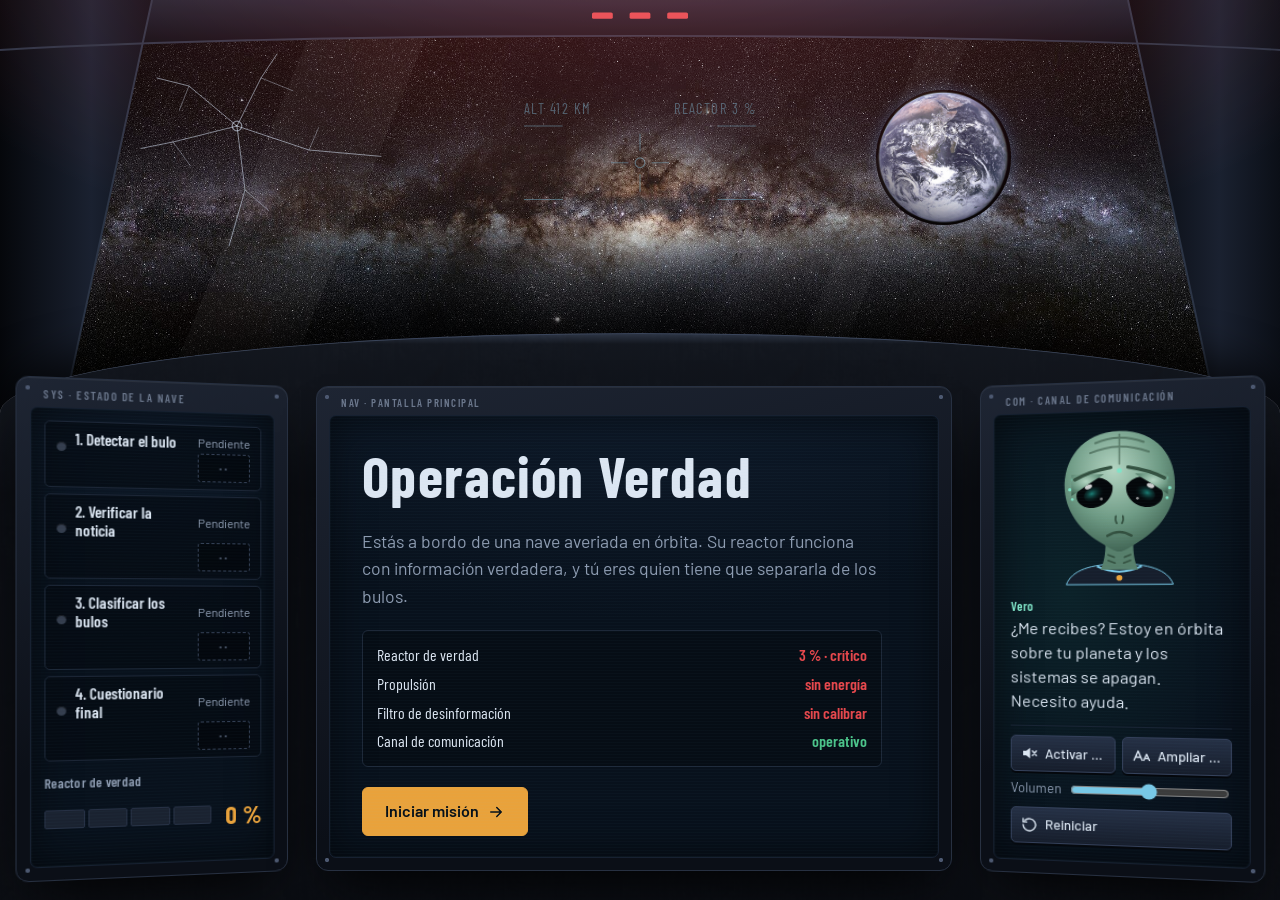
==== backend/public/juegos/escape-room/index.html @ b4db50fa "Rediseña el escape room: «Operación Verdad» Cabina de una nave averiada vista en primera persona, co" ====
<!doctype html>
<html lang="es">
<head>
  <meta charset="utf-8">
  <meta name="viewport" content="width=device-width, initial-scale=1, viewport-fit=cover">
  <title>Operación Verdad · Cátedra Ceuta-IATEB</title>
  <meta name="description" content="Escape room educativo de la Cátedra Ceuta-IATEB para aprender a detectar y verificar la desinformación.">
  <link rel="icon" type="image/svg+xml" href="assets/favicon.svg">
  <!-- Única dependencia externa: la tipografía (Barlow y Barlow Condensed). Si no carga, se usa la del sistema. -->
  <link rel="preconnect" href="https://fonts.googleapis.com">
  <link rel="preconnect" href="https://fonts.gstatic.com" crossorigin>
  <link rel="stylesheet" href="https://fonts.googleapis.com/css2?family=Barlow:wght@400;500;600&family=Barlow+Condensed:wght@500;600;700&display=swap">
  <link rel="stylesheet" href="styles.css">
</head>
<body data-energia="0">
  <a class="saltar" href="#juego">Saltar a la pantalla principal</a>

  <div class="cabina">

    <!-- ============ VISTA EXTERIOR A TRAVÉS DEL PARABRISAS (decorativa) ============ -->
    <div class="exterior" aria-hidden="true">
      <div class="espacio"></div>
      <div class="tierra"></div>
      <div class="estelas"></div>
      <div class="reflejos"></div>
      <!-- Grieta del parabrisas: desaparece cuando la nave recupera energía -->
      <svg class="grieta" viewBox="0 0 400 260" preserveAspectRatio="xMinYMin meet">
        <g fill="none" stroke="rgba(220,235,255,.55)" stroke-width="1.2" stroke-linecap="round">
          <path d="M120 90 L60 40 L20 30 M120 90 L40 110 L0 118 M120 90 L150 30 L170 0 M120 90 L210 120 L300 128 M120 90 L130 170 L110 240"/>
          <path d="M60 40 L48 70 M40 110 L62 140 M150 30 L190 46 M210 120 L222 92 M130 170 L160 196" stroke-width=".8"/>
          <circle cx="120" cy="90" r="6" stroke-width="1.6"/>
        </g>
      </svg>
      <!-- HUD proyectado en el cristal -->
      <svg class="hud" viewBox="0 0 1000 300" preserveAspectRatio="xMidYMid meet">
        <g fill="none" stroke="currentColor" stroke-width="1.2">
          <path d="M470 130 H488 M512 130 H530 M500 100 V118 M500 142 V160"/>
          <circle cx="500" cy="130" r="5"/>
          <path d="M380 92 H420 M580 92 H620 M380 168 H420 M580 168 H620"/>
        </g>
        <g fill="currentColor" font-family="Barlow Condensed, sans-serif" font-size="15" letter-spacing="1.5">
          <text x="380" y="80">ALT 412 KM</text>
          <text x="620" y="80" text-anchor="end" id="hud-estado">REACTOR · 3 %</text>
        </g>
      </svg>
    </div>

    <!-- Estructura de la cúpula: travesaño superior, montantes y marco -->
    <svg class="cupula" viewBox="0 0 1600 600" preserveAspectRatio="none" aria-hidden="true">
      <defs>
        <linearGradient id="cupula-metal" x1="0" y1="0" x2="0" y2="1">
          <stop offset="0" stop-color="#1b2230"/>
          <stop offset="1" stop-color="#070a10"/>
        </linearGradient>
        <linearGradient id="cupula-montante" x1="0" y1="0" x2="1" y2="0">
          <stop offset="0" stop-color="#05070b"/>
          <stop offset=".6" stop-color="#1a2130"/>
          <stop offset="1" stop-color="#0b0f17"/>
        </linearGradient>
      </defs>
      <path d="M0 0 H1600 V64 C1180 40 420 40 0 64 Z" fill="url(#cupula-metal)"/>
      <path d="M0 0 H190 L64 600 H0 Z" fill="url(#cupula-montante)"/>
      <path d="M1600 0 H1410 L1536 600 H1600 Z" fill="url(#cupula-montante)"/>
      <path d="M190 0 L64 600 M1410 0 L1536 600" stroke="#2c3546" stroke-width="2.5"/>
      <path d="M0 64 C420 40 1180 40 1600 64" fill="none" stroke="#2c3546" stroke-width="2.5"/>
      <g class="pilotos-techo"><rect x="740" y="16" width="26" height="8" rx="2"/><rect x="787" y="16" width="26" height="8" rx="2"/><rect x="834" y="16" width="26" height="8" rx="2"/></g>
    </svg>

    <!-- Luz ambiental de la cabina: roja en emergencia, azul al recuperar energía -->
    <div class="luz-ambiente" aria-hidden="true"></div>

    <!-- ============================ CONSOLA ============================ -->
    <div class="consola">

      <aside class="monitor monitor-sistemas" aria-label="Panel de sistemas">
        <p class="placa" aria-hidden="true">SYS · Estado de la nave</p>
        <div class="vidrio vidrio-sistemas">
          <h2 class="sistemas-titulo">Módulos</h2>
          <ol class="modulos" id="modulos"></ol>

          <div class="reactor-bloque">
            <p class="sistemas-etiqueta" id="reactor-etiqueta">Reactor de verdad</p>
            <div class="reactor" id="reactor" role="progressbar" aria-labelledby="reactor-etiqueta" aria-valuemin="0" aria-valuemax="100" aria-valuenow="0">
              <span class="reactor-celda"></span><span class="reactor-celda"></span><span class="reactor-celda"></span><span class="reactor-celda"></span>
            </div>
            <p class="reactor-lectura" id="reactor-lectura">0 %</p>
          </div>

          <div class="codigo-bloque">
            <p class="sistemas-etiqueta">Código de activación</p>
            <p class="codigo" id="codigo"></p>
          </div>

          <p class="temporizador" id="temporizador" hidden></p>
        </div>
      </aside>

      <section class="monitor monitor-principal" aria-label="Pantalla principal">
        <p class="placa" aria-hidden="true">NAV · Pantalla principal</p>
        <main id="juego" class="vidrio vidrio-principal" tabindex="-1">
          <noscript><p class="aviso-carga">Para jugar necesitas activar JavaScript en tu navegador.</p></noscript>
        </main>
      </section>

      <section class="monitor monitor-com" aria-label="Canal de comunicación">
        <p class="placa" aria-hidden="true">COM · Canal de comunicación</p>
        <div class="vidrio vidrio-com">
          <div id="holograma" class="holograma"></div>
          <p id="mensaje" class="mensaje" aria-live="polite"></p>
          <!-- Ajustes: sonido, volumen, tamaño del texto y reinicio -->
          <div class="mandos" role="group" aria-label="Ajustes">
            <button type="button" class="mando" id="boton-sonido" aria-pressed="false">
              <svg viewBox="0 0 24 24" aria-hidden="true"><path class="icono-altavoz" d="M4 9h4l5-4v14l-5-4H4z"/><path class="icono-ondas" d="M16 8.5a5 5 0 0 1 0 7M18.5 6a8.5 8.5 0 0 1 0 12"/><path class="icono-silencio" d="M16 9l5 6M21 9l-5 6"/></svg>
              <span id="boton-sonido-texto">Activar sonido</span>
            </button>
            <label class="volumen" for="volumen">
              <span>Volumen</span>
              <input type="range" id="volumen" min="0" max="100" step="5" value="50">
            </label>
            <button type="button" class="mando" id="boton-texto" aria-pressed="false">
              <svg viewBox="0 0 24 24" aria-hidden="true"><path d="M3 18 8 6l5 12M5 14h6M15 18l3.5-8 3.5 8M16.2 15.5h4.6"/></svg>
              <span>Ampliar texto</span>
            </button>
            <button type="button" class="mando" id="boton-reiniciar">
              <svg viewBox="0 0 24 24" aria-hidden="true"><path d="M4 12a8 8 0 1 0 2.4-5.7M4 4v4.5h4.5"/></svg>
              <span>Reiniciar</span>
            </button>
          </div>
        </div>
      </section>

    </div>
  </div>

  <!-- Avisos para lectores de pantalla -->
  <div id="anuncio" class="solo-lector" aria-live="polite"></div>

  <script src="content.js"></script>
  <script src="app.js"></script>
</body>
</html>
---- backend/public/juegos/escape-room/styles.css ----
/* =============================================================================
   ESTILOS · Operación Verdad
   Cabina de una nave averiada vista en primera persona:
   · .exterior + .cupula: el parabrisas, con la Vía Láctea (assets/espacio.jpg),
     la Tierra (assets/tierra.jpg), la grieta del cristal y el HUD.
   · .luz-ambiente: la iluminación de la cabina, que cambia con la energía
     (body[data-energia] de 0 a 4): roja en emergencia, azul al restaurarse.
   · .consola: tres monitores encastrados en el salpicadero (sistemas,
     pantalla principal y comunicaciones) sobre chapa metálica
     (assets/chapa.jpg).
   En pantallas grandes la cabina ocupa toda la ventana y cada monitor tiene su
   propio scroll; en móvil la escena se apila y se desplaza la página.
   Los colores están en :root para adaptarlos a la identidad de la Cátedra.
   ========================================================================== */

:root {
  /* Casco y monitores */
  --vacio: #030509;
  --casco: #0e131c;
  --casco-claro: #1a2130;
  --borde: #273041;
  --cristal: #08111c;
  --cristal-claro: #0f1b2b;

  /* Texto */
  --texto: #dce6f2;
  --texto-suave: #8d9bb0;
  --texto-oscuro: #061019;

  /* Señales: tonos apagados, sin saturar */
  --ion: #78c8e6;          /* interfaz operativa y foco de interacción */
  --ambar: #e9a23b;        /* energía y fragmentos del código */
  --alerta: #e5484d;       /* averías y respuestas incorrectas */
  --verificado: #4cc38a;   /* respuestas correctas y módulos restaurados */
  --foco: #ffd98a;

  /* Publicaciones interceptadas (con su aspecto real) */
  --papel: #f6f7f9;
  --papel-texto: #161b26;
  --papel-suave: #5b6476;

  /* Luz ambiental: la cambia body[data-energia] */
  --luz: #e5484d;
  --luz-fuerza: .32;

  --fuente: "Barlow", system-ui, -apple-system, "Segoe UI", Roboto, sans-serif;
  --fuente-rotulo: "Barlow Condensed", "Barlow", system-ui, sans-serif;
  --fuente-prensa: Georgia, "Times New Roman", serif;

  --t-rapida: 140ms;
  --t-media: 260ms;
  --curva: cubic-bezier(.2, .7, .2, 1);
}
body[data-energia="1"] { --luz: #c9654a; --luz-fuerza: .26; }
body[data-energia="2"] { --luz: #8a8a7a; --luz-fuerza: .2; }
body[data-energia="3"] { --luz: #5f9bc0; --luz-fuerza: .22; }
body[data-energia="4"] { --luz: #4fa8d8; --luz-fuerza: .26; }

/* ---------- Base ---------- */
* { box-sizing: border-box; }
html { font-size: 100%; }
html.texto-grande { font-size: 120%; }
body {
  margin: 0; min-height: 100vh;
  font-family: var(--fuente); font-size: 1rem; line-height: 1.55;
  color: var(--texto); background: var(--vacio);
}
h1, h2, h3, legend { font-family: var(--fuente-rotulo); font-weight: 600; line-height: 1.15; margin: 0; letter-spacing: .01em; }
p { margin: 0; }
a { color: var(--ion); text-underline-offset: 3px; }
button, input { font: inherit; color: inherit; }
:focus-visible { outline: 2px solid var(--foco); outline-offset: 3px; }
svg { overflow: visible; }
.cabina { overflow-x: clip; } /* el temblor del despegue no debe crear scroll lateral */

.solo-lector { position: absolute; width: 1px; height: 1px; overflow: hidden; clip: rect(0 0 0 0); white-space: nowrap; }
.saltar {
  position: absolute; left: 12px; top: -80px; z-index: 50;
  background: var(--ambar); color: var(--texto-oscuro); font-weight: 600;
  padding: 10px 16px; border-radius: 6px; text-decoration: none;
}
.saltar:focus { top: 12px; }

/* =============================================================================
   PARABRISAS
   ========================================================================== */
.exterior { position: relative; height: 180px; overflow: hidden; background: #000; }
.espacio {
  position: absolute; inset: -4%;
  background: url("assets/espacio.jpg") 50% 45% / cover no-repeat;
  filter: brightness(.9) saturate(.9);
  animation: deriva 180s linear infinite alternate;
}
@keyframes deriva { to { transform: translateX(-3%); } }

.tierra {
  position: absolute; right: 16%; top: 22%;
  width: 120px; aspect-ratio: 1; border-radius: 50%;
  background: url("assets/tierra.jpg") center / 107% no-repeat, radial-gradient(circle, #2a6fd0 0 55%, #1b3f8a 70%);
  box-shadow: 0 0 14px 2px rgba(120, 175, 255, .22);
  transition: transform 3s cubic-bezier(.55, 0, .8, .25), opacity 3s ease;
}
.tierra::after { /* lado nocturno: la luz viene de arriba a la derecha */
  content: ""; position: absolute; inset: 0; border-radius: 50%;
  background: radial-gradient(circle at 74% 24%, transparent 0 52%, rgba(2, 4, 8, .55) 82%, rgba(2, 4, 8, .82) 100%);
}
.reflejos { /* reflejos del cristal */
  position: absolute; inset: 0; pointer-events: none;
  background: linear-gradient(112deg, transparent 0 22%, rgba(255, 255, 255, .045) 22% 30%, transparent 30% 64%, rgba(255, 255, 255, .03) 64% 67%, transparent 67%);
}
.grieta {
  position: absolute; left: 9%; top: 8%; width: 300px; max-width: 40%;
  transition: opacity 1.2s ease;
}
body[data-energia="2"] .grieta, body[data-energia="3"] .grieta, body[data-energia="4"] .grieta { opacity: 0; }
.hud { position: absolute; inset: 8% 10% 30%; width: 80%; height: 62%; color: var(--ion); opacity: .4; display: none; }
.estelas { /* salto al despegar */
  position: absolute; inset: -80%; opacity: 0; pointer-events: none;
  background: repeating-conic-gradient(from 0deg at 50% 50%, transparent 0 2.4deg, rgba(210, 232, 255, .8) 2.4deg 2.6deg);
  -webkit-mask: radial-gradient(circle, transparent 0 8%, #000 36%);
  mask: radial-gradient(circle, transparent 0 8%, #000 36%);
}

.cupula { position: absolute; left: 0; top: 0; width: 100%; height: 180px; pointer-events: none; z-index: 1; }
.pilotos-techo rect { fill: var(--alerta); }
body[data-energia="0"] .pilotos-techo rect { animation: alarma 1.6s steps(2, start) infinite; }
body[data-energia="1"] .pilotos-techo rect, body[data-energia="2"] .pilotos-techo rect { fill: var(--ambar); }
body[data-energia="3"] .pilotos-techo rect, body[data-energia="4"] .pilotos-techo rect { fill: var(--verificado); }
@keyframes alarma { to { opacity: .2; } }

/* Iluminación de la cabina */
.luz-ambiente {
  position: fixed; inset: 0; z-index: 3; pointer-events: none;
  background:
    radial-gradient(ellipse 90% 60% at 50% -10%, color-mix(in srgb, var(--luz) 100%, transparent), transparent 70%),
    radial-gradient(ellipse 120% 80% at 50% 120%, rgba(0, 0, 0, .55), transparent 60%);
  opacity: var(--luz-fuerza); mix-blend-mode: screen;
  transition: opacity 2s ease, background 2s ease;
}
body[data-energia="0"] .luz-ambiente { animation: emergencia 3.2s ease-in-out infinite; }
@keyframes emergencia { 50% { opacity: calc(var(--luz-fuerza) * .45); } }

/* Despegue: la Tierra se aleja, las estrellas se estiran y la cabina tiembla */
body.despegando .tierra { transform: translateY(160%) scale(.35); opacity: 0; }
body.despegando .espacio { animation: acelerar 3.2s ease-in forwards; }
body.despegando .estelas { animation: salto 3.2s ease-in forwards; }
body.despegando .consola { animation: temblor .1s linear 16; }
@keyframes acelerar { to { transform: scale(1.5); filter: brightness(1.4) blur(2px); } }
@keyframes salto { 0% { opacity: 0; transform: scale(.4); } 45% { opacity: .9; } 100% { opacity: .55; transform: scale(1.4); } }
@keyframes temblor { 25% { transform: translate(1px, -1px); } 75% { transform: translate(-1px, 1px); } }

/* =============================================================================
   CONSOLA Y MONITORES
   ========================================================================== */
.consola {
  position: relative; z-index: 4; margin-top: -22px;
  display: grid; gap: 12px; padding: 30px 10px 24px;
  grid-template-columns: minmax(0, 1fr);
  grid-template-areas: "sistemas" "com" "principal";
  background:
    linear-gradient(180deg, rgba(40, 50, 68, .9) 0, rgba(14, 19, 28, .93) 10px, rgba(7, 10, 16, .96) 160px),
    url("assets/chapa.jpg") 0 0 / 360px;
  border-top: 1px solid #39445a;
  border-radius: 50% 50% 0 0 / 24px 24px 0 0;
  box-shadow: 0 -18px 40px rgba(0, 0, 0, .7);
}
.monitor-sistemas { grid-area: sistemas; }
.monitor-com { grid-area: com; }
.monitor-principal { grid-area: principal; }

.monitor {
  position: relative; min-width: 0; display: flex; flex-direction: column;
  padding: 24px 9px 9px; border-radius: 12px;
  background:
    radial-gradient(circle at 10px 10px, #4c5870 1.8px, transparent 2.4px),
    radial-gradient(circle at calc(100% - 10px) 10px, #4c5870 1.8px, transparent 2.4px),
    radial-gradient(circle at 10px calc(100% - 10px), #4c5870 1.8px, transparent 2.4px),
    radial-gradient(circle at calc(100% - 10px) calc(100% - 10px), #4c5870 1.8px, transparent 2.4px),
    linear-gradient(165deg, #1e2533, #0b0f17 70%);
  border: 1px solid var(--borde);
  box-shadow: inset 0 1px 0 rgba(255, 255, 255, .06), 0 24px 48px -22px #000;
}
.placa {
  position: absolute; top: 6px; left: 24px; right: 24px;
  font-family: var(--fuente-rotulo); font-size: .68rem; font-weight: 600; letter-spacing: .14em; text-transform: uppercase;
  color: #6c788d; white-space: nowrap; overflow: hidden; text-overflow: ellipsis;
}
.vidrio {
  position: relative; min-height: 0; border-radius: 7px; outline: none;
  background: radial-gradient(ellipse 120% 80% at 50% -10%, var(--cristal-claro), var(--cristal) 70%);
  border: 1px solid #172131;
  box-shadow: inset 0 0 40px rgba(0, 0, 0, .55), inset 0 0 0 1px rgba(120, 200, 230, .04);
}
.vidrio::before { /* líneas de barrido muy tenues */
  content: ""; position: absolute; inset: 0; border-radius: inherit; pointer-events: none;
  background: repeating-linear-gradient(0deg, rgba(120, 200, 230, .025) 0 1px, transparent 1px 3px);
}
body[data-energia="0"] .vidrio-principal::before { animation: interferencia 8s infinite; }
@keyframes interferencia { 0%, 90%, 100% { opacity: 1; } 91% { opacity: .2; } 92% { opacity: 1; } 93.5% { opacity: .5; } }

/* ---------- Panel de sistemas ---------- */
.vidrio-sistemas {
  display: grid; gap: 10px 12px; padding: 10px 12px;
  grid-template-columns: minmax(0, 1fr) auto;
  grid-template-areas: "modulos modulos" "reactor codigo";
}
.sistemas-titulo { display: none; }
.sistemas-etiqueta { font-family: var(--fuente-rotulo); font-size: .8rem; font-weight: 600; color: var(--texto-suave); letter-spacing: .02em; }

.modulos { grid-area: modulos; list-style: none; margin: 0; padding: 0; display: grid; grid-template-columns: repeat(4, minmax(0, 1fr)); gap: 6px; }
.modulo {
  display: grid; grid-template-columns: auto minmax(0, 1fr); align-items: center; gap: 2px 8px;
  padding: 6px 8px; border-radius: 5px; border: 1px solid #1c2636; background: rgba(4, 9, 15, .6);
}
.modulo-luz { grid-row: span 2; width: 9px; height: 9px; border-radius: 50%; background: #343d4d; box-shadow: inset 0 1px 1px rgba(0, 0, 0, .6); }
.modulo-nombre { font-family: var(--fuente-rotulo); font-weight: 600; font-size: .86rem; line-height: 1.2; overflow: hidden; text-overflow: ellipsis; white-space: nowrap; }
.modulo-estado { font-size: .74rem; color: var(--texto-suave); line-height: 1.2; }
.modulo.actual { border-color: rgba(233, 162, 59, .45); }
.modulo.actual .modulo-luz { background: var(--ambar); box-shadow: 0 0 8px var(--ambar); animation: alarma 1.4s ease-in-out infinite alternate; }
.modulo.completado .modulo-luz { background: var(--verificado); box-shadow: 0 0 8px var(--verificado); }
.modulo.completado .modulo-estado { color: var(--verificado); }
.modulo.recien { animation: destello 1.4s ease-out; }
@keyframes destello { 0% { box-shadow: 0 0 0 0 rgba(76, 195, 138, .7); background: rgba(76, 195, 138, .25); } 100% { box-shadow: 0 0 0 14px rgba(76, 195, 138, 0); } }

.reactor-bloque { grid-area: reactor; display: grid; grid-template-columns: auto minmax(0, 1fr) auto; align-items: center; gap: 8px; min-width: 0; }
.reactor { display: grid; grid-template-columns: repeat(4, 1fr); gap: 3px; height: 14px; min-width: 70px; }
.reactor-celda { border-radius: 2px; background: #1a2230; border: 1px solid #263044; transition: background var(--t-media) ease, box-shadow var(--t-media) ease; }
.reactor-celda.llena { background: var(--ambar); border-color: var(--ambar); box-shadow: 0 0 10px rgba(233, 162, 59, .55); }
.reactor-celda.encendiendo { animation: encender-celda 1.2s ease-out; }
@keyframes encender-celda { 0%, 30%, 60% { background: #1a2230; } 15%, 45%, 100% { background: var(--ambar); } }
.reactor-lectura { font-family: var(--fuente-rotulo); font-weight: 700; font-size: 1.1rem; color: var(--ambar); font-variant-numeric: tabular-nums; min-width: 3.4ch; text-align: right; }

.codigo-bloque { grid-area: codigo; display: flex; align-items: center; gap: 8px; }
.codigo-bloque .sistemas-etiqueta { display: none; }
.codigo { display: flex; gap: 4px; }
.fragmento {
  font-family: var(--fuente-rotulo); font-weight: 700; font-size: .95rem; letter-spacing: .12em;
  min-width: 2.6em; padding: 1px 6px; text-align: center; border-radius: 3px;
  border: 1px dashed #344055; color: #4a5568; background: rgba(0, 0, 0, .35);
}
.fragmento.conseguido { border-style: solid; border-color: rgba(233, 162, 59, .7); color: var(--ambar); text-shadow: 0 0 10px rgba(233, 162, 59, .6); }

.temporizador { grid-area: codigo; font-family: var(--fuente-rotulo); font-weight: 600; color: var(--ion); }

.mandos { flex-basis: 100%; display: flex; flex-wrap: wrap; gap: 6px; align-items: center; padding-top: 8px; border-top: 1px solid #172131; }
.mando {
  display: inline-flex; align-items: center; gap: 6px; min-height: 36px; cursor: pointer;
  padding: 6px 10px; border-radius: 5px; font-size: .85rem; font-weight: 500;
  background: linear-gradient(#253045, #161d2b); border: 1px solid #34405a; box-shadow: 0 2px 0 #04070c;
}
.mando:hover { border-color: var(--ion); }
.mando:active { transform: translateY(1px); box-shadow: none; }
.mando[aria-pressed="true"] { border-color: var(--ion); color: var(--ion); }
.mando svg { width: 18px; height: 18px; fill: none; stroke: currentColor; stroke-width: 1.8; stroke-linecap: round; stroke-linejoin: round; }
.mando .icono-altavoz { fill: currentColor; stroke: none; }
.mando .icono-ondas { display: none; }
.mando[aria-pressed="true"] .icono-ondas { display: inline; }
.mando[aria-pressed="true"] .icono-silencio { display: none; }
.mando span { white-space: nowrap; }
.volumen { display: inline-flex; align-items: center; gap: 6px; font-size: .8rem; color: var(--texto-suave); }
.volumen input { width: 90px; accent-color: var(--ion); }
.volumen[hidden] { display: none; }

/* ---------- Canal de comunicación ---------- */
.vidrio-com {
  display: flex; flex-wrap: wrap; align-items: center; gap: 10px 12px; padding: 8px 12px; overflow: hidden;
  background: radial-gradient(ellipse at 30% 40%, #0b2128, var(--cristal) 70%);
}
.holograma { flex: none; width: 64px; }
.holograma svg { display: block; width: 100%; height: auto; }
.mensaje { position: relative; flex: 1 1 200px; font-size: .95rem; line-height: 1.5; }
.mensaje-autor { display: block; font-family: var(--fuente-rotulo); font-weight: 600; font-size: .8rem; letter-spacing: .06em; color: #7fe3c7; }

/* ---------- Pantalla principal ---------- */
.vidrio-principal { padding: 18px 14px 26px; scroll-margin-top: 150px; }

/* =============================================================================
   PANTALLA GRANDE: la cabina ocupa toda la ventana
   ========================================================================== */
@media (min-width: 1000px) and (min-height: 620px) {
  html, body { height: 100%; overflow: hidden; }
  .cabina { position: fixed; inset: 0; }
  .exterior { position: absolute; left: 0; right: 0; top: 0; height: 52vh; }
  .cupula { height: 52vh; }
  .tierra { width: min(15vh, 12vw); right: 21%; top: 10vh; }
  .grieta { width: 320px; top: 6vh; left: 11%; }
  .hud { display: block; }

  .consola {
    position: absolute; left: 0; right: 0; bottom: 0; top: 37vh; margin: 0;
    grid-template-columns: minmax(240px, 21%) minmax(0, 1fr) minmax(250px, 22%);
    grid-template-rows: minmax(0, 1fr); /* los monitores se ajustan a la pantalla y desplazan su contenido */
    grid-template-areas: "sistemas principal com";
    gap: 2.2vw; padding: 52px 2.6vw 3.2vh;
    border-radius: 50% 50% 0 0 / 80px 80px 0 0;
    perspective: 1600px;
  }
  .monitor { padding: 28px 12px 12px; }
  .placa { top: 8px; }
  .vidrio { flex: 1; overflow-y: auto; scrollbar-width: thin; scrollbar-color: #2b3648 transparent; }
  .monitor-sistemas { transform: rotateY(16deg); transform-origin: 100% 50%; }
  .monitor-com { transform: rotateY(-16deg); transform-origin: 0 50%; }

  .vidrio-sistemas { display: flex; flex-direction: column; gap: 12px; padding: 12px; }
  .modulos { grid-template-columns: 1fr; gap: 6px; }
  .modulo { grid-template-columns: auto minmax(0, 1fr) auto; padding: 7px 10px; }
  .modulo-nombre { font-size: .95rem; white-space: normal; }
  .modulo .fragmento { grid-row: span 2; grid-column: 3; }
  .reactor-bloque { grid-template-columns: 1fr auto; gap: 6px 10px; }
  .reactor-bloque .sistemas-etiqueta { grid-column: 1 / -1; }
  .reactor { height: 18px; }
  .reactor-lectura { font-size: 1.5rem; }
  .codigo-bloque { display: none; } /* en grande, cada fragmento aparece junto a su módulo */
  .mandos { margin-top: auto; display: grid; grid-template-columns: 1fr 1fr; grid-auto-flow: row dense; gap: 6px; }
  .mando { justify-content: flex-start; min-width: 0; padding: 6px 8px; font-size: .82rem; }
  .mando span { overflow: hidden; text-overflow: ellipsis; }
  .volumen { grid-column: 1 / -1; }
  .volumen input { flex: 1; width: auto; }
  #boton-reiniciar { grid-column: 1 / -1; }

  .vidrio-com { flex-direction: column; flex-wrap: nowrap; align-items: stretch; padding: 16px; gap: 12px; overflow-y: auto; }
  .vidrio-com .mensaje { flex: 0 0 auto; }
  .holograma { width: clamp(84px, calc(17vh - 24px), 170px); margin: 0 auto; }
  .mensaje { font-size: 1rem; }

  .vidrio-principal { padding: 26px 32px 34px; }
}
@media (min-width: 1500px) and (min-height: 620px) {
  html { font-size: 108%; }
  html.texto-grande { font-size: 128%; }
}
/* Pantallas anchas pero bajas: menos parabrisas */
@media (min-width: 1000px) and (min-height: 620px) and (max-height: 800px) {
  .exterior, .cupula { height: 46vh; }
  .consola { top: 32vh; padding-top: 46px; }
  .tierra { width: min(13vh, 11vw); top: 8vh; }
}

/* Transición entre módulos: la pantalla se apaga y se vuelve a encender */
.vidrio-principal.conmutando > * { animation: apagar 180ms ease-in forwards; }
@keyframes apagar { to { opacity: 0; transform: scaleY(.04); filter: brightness(2.5); } }
.pantalla { display: flex; flex-direction: column; gap: 20px; transform-origin: 50% 50%; }
.pantalla.entrar { animation: encender 380ms var(--curva); } /* solo al cambiar de pantalla, no en cada respuesta */
@keyframes encender { 0% { opacity: 0; transform: scaleY(.04); filter: brightness(2.5); } 45% { opacity: 1; transform: scaleY(1); } 100% { filter: none; } }

/* =============================================================================
   CONTENIDO DE LA PANTALLA PRINCIPAL
   ========================================================================== */
.cabecera-modulo { display: flex; flex-wrap: wrap; justify-content: space-between; align-items: baseline; gap: 4px 16px; padding-bottom: 10px; border-bottom: 1px solid #1d2838; }
.cabecera-modulo p { font-family: var(--fuente-rotulo); font-weight: 600; font-size: .95rem; color: var(--texto-suave); }
.cabecera-modulo .progreso-ronda { color: var(--ion); font-variant-numeric: tabular-nums; }
.titulo-pantalla { font-size: clamp(1.6rem, 2.6vw, 2.25rem); outline: none; }
.instrucciones { color: var(--texto-suave); font-size: 1.05rem; max-width: 62ch; }

.boton {
  display: inline-flex; align-items: center; justify-content: center; gap: 8px; min-height: 46px;
  font-weight: 600; font-size: 1rem; cursor: pointer; text-decoration: none;
  padding: 11px 22px; border-radius: 6px; border: 1px solid var(--ambar);
  background: var(--ambar); color: var(--texto-oscuro);
  transition: box-shadow var(--t-rapida) ease, transform var(--t-rapida) ease;
}
.boton:hover { box-shadow: 0 0 0 4px rgba(233, 162, 59, .22); }
.boton:active { transform: translateY(1px); }
.boton:disabled { opacity: .4; cursor: not-allowed; box-shadow: none; }
.boton-secundario { background: transparent; color: var(--texto); border-color: #3a465c; }
.boton-secundario:hover { border-color: var(--ion); box-shadow: none; }
.boton-pista { align-self: flex-start; background: transparent; color: var(--ion); border-color: rgba(120, 200, 230, .5); font-size: .95rem; min-height: 42px; padding: 8px 16px; }
.boton-pista:hover { box-shadow: 0 0 0 4px rgba(120, 200, 230, .15); }
.boton svg, .icono { width: 18px; height: 18px; flex: none; fill: none; stroke: currentColor; stroke-width: 2; stroke-linecap: round; stroke-linejoin: round; }
.acciones { display: flex; flex-wrap: wrap; gap: 12px; align-items: center; }

/* ---------- Arranque ---------- */
.arranque h1 { font-size: clamp(2.4rem, 5vw, 3.6rem); font-weight: 700; letter-spacing: .02em; outline: none; }
.arranque .subtitulo { font-size: 1.1rem; color: var(--texto-suave); max-width: 52ch; }
.diagnostico { list-style: none; margin: 0; padding: 12px 14px; border: 1px solid #1d2838; border-radius: 6px; background: rgba(0, 0, 0, .25); display: grid; gap: 4px; max-width: 520px; }
.diagnostico li { display: flex; justify-content: space-between; gap: 16px; font-family: var(--fuente-rotulo); font-size: 1rem; animation: linea-diagnostico 420ms var(--curva) both; }
.diagnostico li:nth-child(2) { animation-delay: 120ms; }
.diagnostico li:nth-child(3) { animation-delay: 240ms; }
.diagnostico li:nth-child(4) { animation-delay: 360ms; }
@keyframes linea-diagnostico { from { opacity: 0; transform: translateX(-6px); } }
.diagnostico .mal { color: var(--alerta); font-weight: 600; }
.diagnostico .bien { color: var(--verificado); font-weight: 600; }
.nota { font-size: .92rem; color: var(--texto-suave); }

/* ---------- Transmisión ---------- */
.registro { list-style: none; margin: 0; padding: 0; display: grid; gap: 14px; max-width: 64ch; }
.registro li { border-left: 2px solid #7fe3c7; padding: 2px 0 2px 14px; font-size: 1.08rem; outline: none; }
.registro .hora { display: block; font-family: var(--fuente-rotulo); font-size: .85rem; color: #7fe3c7; }

/* ---------- Publicaciones interceptadas: cada formato con su aspecto real ---------- */
.publicacion {
  position: relative; display: flex; flex-direction: column; text-align: left; overflow: hidden;
  border-radius: 10px; color: var(--papel-texto); background: var(--papel);
  box-shadow: 0 1px 0 rgba(255, 255, 255, .08), 0 14px 30px -18px #000;
  font-size: 1rem; line-height: 1.45;
}
/* Las publicaciones se montan con <span> (pueden ir dentro de un botón): se comportan como bloques */
.publicacion span { display: block; }
.publicacion .avatar { display: grid; }
.publicacion .enlace { display: inline; }
.simulacion {
  position: absolute; top: 8px; right: 8px; z-index: 1;
  font-size: .68rem; font-weight: 600; letter-spacing: .02em;
  padding: 2px 7px; border-radius: 3px; color: #5b6476; background: rgba(255, 255, 255, .85); border: 1px solid #d5dae3;
}
/* Red social */
.pub-red { padding: 14px 16px; gap: 10px; }
.pub-red .cabecera { display: flex; gap: 10px; align-items: center; padding-right: 110px; }
.avatar { flex: none; width: 40px; height: 40px; border-radius: 50%; display: grid; place-items: center; font-weight: 600; color: #fff; background: #4a5a7a; }
.pub-red .autor { display: block; font-weight: 600; }
.pub-red .usuario { display: block; font-size: .85rem; color: var(--papel-suave); }
.pub-red .imagen {
  aspect-ratio: 16 / 9; max-height: 170px; border-radius: 8px; display: grid; place-items: center; padding: 14px; text-align: center;
  background: repeating-linear-gradient(135deg, #e6e9ef 0 10px, #dde1e8 10px 11px); color: #5b6476; font-size: .85rem; font-weight: 500;
}
.pub-red .metricas { display: flex; gap: 18px; font-size: .82rem; color: var(--papel-suave); border-top: 1px solid #e3e6ec; padding-top: 8px; }
.pub-red .metricas span { display: inline-flex; align-items: center; gap: 5px; }
.pub-red .metricas svg { width: 15px; height: 15px; fill: none; stroke: currentColor; stroke-width: 1.8; }
/* WhatsApp */
.pub-whatsapp { padding: 14px 14px 16px; background: #e8e2d9; }
.pub-whatsapp .chat-cabecera { display: flex; align-items: center; gap: 8px; margin: -14px -14px 12px; padding: 10px 14px; background: #1f2c33; color: #e9edef; font-size: .9rem; font-weight: 600; }
.pub-whatsapp .chat-cabecera .avatar { width: 30px; height: 30px; font-size: .8rem; background: #5d6b73; }
.pub-whatsapp .burbuja { align-self: flex-start; max-width: 92%; background: #fff; border-radius: 0 8px 8px 8px; padding: 7px 10px 6px; box-shadow: 0 1px .5px rgba(0, 0, 0, .13); }
.pub-whatsapp .reenviado { display: flex; align-items: center; gap: 4px; font-size: .8rem; font-style: italic; color: #667781; margin-bottom: 2px; }
.pub-whatsapp .reenviado svg { width: 15px; height: 15px; fill: none; stroke: currentColor; stroke-width: 1.8; }
.pub-whatsapp .meta { display: flex; justify-content: flex-end; align-items: center; gap: 3px; font-size: .72rem; color: #667781; margin-top: 2px; }
.pub-whatsapp .meta svg { width: 16px; height: 11px; fill: none; stroke: #53bdeb; stroke-width: 1.6; }
/* Medio digital */
.pub-noticia { background: #fff; }
.pub-noticia .mancheta { display: flex; justify-content: space-between; align-items: center; padding: 9px 16px; border-bottom: 3px solid #161b26; font-family: var(--fuente-prensa); font-weight: 700; font-size: 1.05rem; padding-right: 120px; }
.pub-noticia .cuerpo { padding: 12px 16px 16px; display: grid; gap: 8px; }
.pub-noticia .seccion { font-size: .78rem; font-weight: 600; color: #b3262d; }
.pub-noticia .titular { font-family: var(--fuente-prensa); font-weight: 700; font-size: 1.32rem; line-height: 1.2; }
.pub-noticia .entradilla { font-family: var(--fuente-prensa); color: #3d4454; font-size: 1rem; line-height: 1.5; }
.pub-noticia .firma { font-size: .8rem; color: var(--papel-suave); }
/* SMS */
.pub-sms { background: #fff; padding-bottom: 14px; }
.pub-sms .sms-cabecera { display: grid; justify-items: center; gap: 4px; padding: 12px 16px 10px; background: #f1f2f5; border-bottom: 1px solid #e1e4ea; font-size: .85rem; font-weight: 600; }
.pub-sms .sms-cabecera .avatar { width: 34px; height: 34px; background: #9aa3b2; font-size: .8rem; }
.pub-sms .hora { text-align: center; font-size: .72rem; color: var(--papel-suave); margin: 10px 0 6px; }
.pub-sms .burbuja { margin: 0 14px; align-self: flex-start; max-width: 86%; background: #e9e9eb; border-radius: 16px; padding: 9px 13px; }
.pub-sms .enlace { color: #1f6feb; text-decoration: underline; }

/* ---------- Prueba 1: elegir una de dos ---------- */
.pareja { display: grid; grid-template-columns: 1fr; gap: 18px; }
@media (min-width: 760px) { .pareja { grid-template-columns: 1fr 1fr; align-items: stretch; } }
.opcion-publicacion {
  position: relative; display: flex; flex-direction: column; gap: 8px; width: 100%; padding: 0;
  border: 0; background: none; cursor: pointer; text-align: left;
}
.opcion-publicacion .publicacion { flex: 1; outline: 2px solid transparent; outline-offset: 3px; transition: outline-color var(--t-rapida) ease, transform var(--t-rapida) ease; }
.opcion-publicacion:hover:not(:disabled) .publicacion { outline-color: rgba(120, 200, 230, .7); }
.opcion-publicacion:focus-visible { outline: none; }
.opcion-publicacion:focus-visible .publicacion { outline-color: var(--foco); }
.opcion-publicacion:disabled { cursor: default; }
.opcion-publicacion.acierto .publicacion { outline-color: var(--verificado); }
.opcion-publicacion.fallo .publicacion { outline-color: var(--alerta); }
.senal { font-family: var(--fuente-rotulo); font-weight: 600; font-size: .9rem; color: var(--texto-suave); }
.veredicto-sello {
  display: inline-flex; align-items: center; gap: 6px; align-self: flex-start;
  font-family: var(--fuente-rotulo); font-weight: 700; font-size: .95rem; letter-spacing: .03em;
  padding: 3px 10px; border-radius: 4px; color: var(--texto-oscuro);
}
.veredicto-sello svg { width: 16px; height: 16px; fill: none; stroke: currentColor; stroke-width: 2.4; stroke-linecap: round; stroke-linejoin: round; }
.veredicto-sello.verdadera { background: var(--verificado); }
.veredicto-sello.bulo { background: var(--alerta); }

/* ---------- Prueba 2: veredicto ---------- */
.verificacion { display: grid; gap: 16px; max-width: 620px; }
.botones-veredicto { display: grid; grid-template-columns: 1fr 1fr; gap: 12px; max-width: 620px; }
.boton-veredicto {
  display: inline-flex; align-items: center; justify-content: center; gap: 10px; min-height: 58px; cursor: pointer;
  font-family: var(--fuente-rotulo); font-size: 1.25rem; font-weight: 600; letter-spacing: .02em;
  border-radius: 6px; background: linear-gradient(#1b2433, #0f1520); border: 1px solid #34405a; box-shadow: 0 3px 0 #04070c;
}
.boton-veredicto svg { width: 22px; height: 22px; fill: none; stroke: currentColor; stroke-width: 2.4; stroke-linecap: round; stroke-linejoin: round; }
.boton-veredicto.verdadera { color: var(--verificado); }
.boton-veredicto.bulo { color: var(--alerta); }
.boton-veredicto:hover:not(:disabled) { border-color: currentColor; }
.boton-veredicto:active:not(:disabled) { transform: translateY(2px); box-shadow: none; }
.boton-veredicto.elegido.verdadera { background: var(--verificado); color: var(--texto-oscuro); border-color: var(--verificado); }
.boton-veredicto.elegido.bulo { background: var(--alerta); color: var(--texto-oscuro); border-color: var(--alerta); }
.boton-veredicto:disabled { cursor: default; }
.boton-veredicto:disabled:not(.elegido) { opacity: .45; }

/* ---------- Respuesta, explicación y fuentes ---------- */
.respuesta {
  display: grid; gap: 10px; padding: 16px 18px; border-radius: 6px; max-width: 72ch; outline: none;
  background: rgba(4, 9, 15, .7); border: 1px solid #1d2838; border-left: 4px solid var(--borde);
  animation: aparecer-respuesta var(--t-media) var(--curva);
}
@keyframes aparecer-respuesta { from { opacity: 0; transform: translateY(6px); } }
.respuesta.acierto { border-left-color: var(--verificado); }
.respuesta.fallo { border-left-color: var(--alerta); }
.respuesta-titulo { display: flex; align-items: center; gap: 8px; font-family: var(--fuente-rotulo); font-size: 1.15rem; font-weight: 700; }
.respuesta.acierto .respuesta-titulo { color: var(--verificado); }
.respuesta.fallo .respuesta-titulo { color: var(--alerta); }
.fuentes { display: grid; gap: 4px; font-size: .9rem; color: var(--texto-suave); }
.fuentes ul { margin: 0; padding-left: 18px; display: grid; gap: 4px; }
.pista-caja { padding: 12px 14px; border-radius: 6px; border: 1px dashed rgba(120, 200, 230, .5); background: rgba(120, 200, 230, .06); max-width: 72ch; outline: none; }
.pista-caja strong { color: var(--ion); }
.aviso-prueba { padding: 10px 14px; border-radius: 6px; background: rgba(233, 162, 59, .1); border: 1px solid rgba(233, 162, 59, .35); max-width: 72ch; }

/* ---------- Prueba 3: conexiones ---------- */
.conexiones {
  position: relative; display: grid; align-items: start;
  grid-template-columns: minmax(0, 1fr) clamp(36px, 12%, 120px) minmax(0, 1fr);
  user-select: none; -webkit-user-select: none; touch-action: none;
}
.conexiones-lineas { position: absolute; inset: 0; width: 100%; height: 100%; pointer-events: none; overflow: visible; }
.conexiones-lineas path { fill: none; stroke-width: 2.5; stroke-linecap: round; }
.linea { stroke: var(--ion); }
.linea.correcta { stroke: var(--verificado); }
.linea.incorrecta { stroke: var(--alerta); stroke-dasharray: 6 5; }
.linea.provisional { stroke: var(--ambar); stroke-dasharray: 4 5; }
.columna-conexion { display: grid; gap: 10px; }
.columna-conexion:last-child { grid-column: 3; }
.columna-conexion h3 { font-size: 1rem; color: var(--texto-suave); font-weight: 600; margin-bottom: 2px; }
.nodo {
  position: relative; display: grid; gap: 2px; width: 100%; min-height: 54px; text-align: left; cursor: pointer;
  padding: 10px 14px; border-radius: 6px; font-size: .95rem; line-height: 1.4;
  background: rgba(10, 18, 28, .9); border: 1px solid #263246; touch-action: none;
  transition: border-color var(--t-rapida) ease, background var(--t-rapida) ease;
}
.nodo:hover:not(:disabled) { border-color: rgba(120, 200, 230, .6); }
.nodo.elegido { border-color: var(--ambar); background: rgba(233, 162, 59, .1); }
.nodo.objetivo { border-color: var(--ambar); }
.nodo.unido { border-color: rgba(120, 200, 230, .45); }
.nodo.correcto { border-color: var(--verificado); }
.nodo.incorrecto { border-color: var(--alerta); }
.nodo:disabled { cursor: default; }
.nodo-tipo { font-family: var(--fuente-rotulo); font-weight: 600; font-size: 1.05rem; }
.nodo-definicion { font-size: .82rem; color: var(--texto-suave); }
.nodo-explicacion { font-size: .82rem; color: var(--verificado); }
.puerto {
  position: absolute; top: 50%; width: 14px; height: 14px; margin-top: -7px; border-radius: 50%;
  background: var(--cristal); border: 2px solid #4b5a72; pointer-events: none;
}
.columna-ejemplos .puerto { right: -8px; }
.columna-tipos .puerto { left: -8px; }
.nodo.elegido .puerto, .nodo.unido .puerto { border-color: var(--ion); background: var(--ion); }
.nodo.correcto .puerto { border-color: var(--verificado); background: var(--verificado); }
.nodo.incorrecto .puerto { border-color: var(--alerta); background: var(--alerta); }
@media (max-width: 999px), (max-height: 619px) {
  /* Los tipos quedan a la vista mientras se recorren los ejemplos */
  .columna-tipos { position: sticky; top: 158px; align-self: start; z-index: 1; }
}
@media (max-width: 640px) {
  .nodo { padding: 8px 10px; font-size: .84rem; }
  .nodo-tipo { font-size: .95rem; }
  .nodo-definicion { display: none; }
}

/* ---------- Prueba 4: cuestionario ---------- */
.cuestionario { display: grid; gap: 14px; max-width: 760px; }
.pregunta { margin: 0; padding: 14px 16px 16px; border-radius: 6px; border: 1px solid #1d2838; border-left: 4px solid #2a3548; background: rgba(4, 9, 15, .55); min-width: 0; }
.pregunta.acierto { border-left-color: var(--verificado); }
.pregunta.fallo { border-left-color: var(--alerta); }
.pregunta legend { float: left; width: 100%; font-family: var(--fuente); font-weight: 600; font-size: 1.05rem; margin-bottom: 10px; padding: 0; }
.pregunta legend .numero { font-family: var(--fuente-rotulo); color: var(--ion); margin-right: 6px; }
.opciones-pregunta { clear: both; display: grid; gap: 6px; }
.opcion-pregunta {
  display: grid; grid-template-columns: auto 1fr; gap: 10px; align-items: start; cursor: pointer;
  padding: 9px 12px; border-radius: 5px; border: 1px solid #222d3f; background: rgba(10, 18, 28, .8);
}
.opcion-pregunta:hover { border-color: rgba(120, 200, 230, .5); }
.opcion-pregunta input { appearance: none; -webkit-appearance: none; margin: 3px 0 0; width: 16px; height: 16px; border-radius: 50%; border: 2px solid #5a6a84; display: grid; place-items: center; }
.opcion-pregunta input:checked { border-color: var(--ion); }
.opcion-pregunta input:checked::after { content: ""; width: 7px; height: 7px; border-radius: 50%; background: var(--ion); }
.opcion-pregunta input:focus-visible { outline: 2px solid var(--foco); outline-offset: 2px; }
.opcion-pregunta:has(input:checked) { border-color: rgba(120, 200, 230, .6); background: rgba(120, 200, 230, .07); }
.opcion-pregunta:has(input:disabled) { cursor: default; }
.opcion-pregunta.correcta-marcada { border-color: var(--verificado); background: rgba(76, 195, 138, .1); }
.pregunta .correccion { margin-top: 10px; font-size: .92rem; display: grid; gap: 4px; }
.pregunta .correccion strong { font-family: var(--fuente-rotulo); font-size: 1rem; }
.pregunta.acierto .correccion strong { color: var(--verificado); }
.pregunta.fallo .correccion strong { color: var(--alerta); }
.marcador { font-family: var(--fuente-rotulo); font-weight: 600; font-size: 1.1rem; }

/* ---------- Módulo completado ---------- */
.desbloqueo { display: grid; gap: 14px; justify-items: start; }
.fragmento-grande {
  font-family: var(--fuente-rotulo); font-weight: 700; font-size: clamp(2.6rem, 6vw, 4rem); letter-spacing: .2em;
  color: var(--ambar); text-shadow: 0 0 24px rgba(233, 162, 59, .55);
  padding: 6px 22px; border: 1px solid rgba(233, 162, 59, .55); border-radius: 6px; background: rgba(233, 162, 59, .06);
}

/* ---------- Activación ---------- */
.ranuras { display: flex; flex-wrap: wrap; align-items: center; gap: 8px; }
.ranuras .fragmento { font-size: 1.15rem; }
.campo-codigo { display: grid; gap: 8px; max-width: 520px; }
.campo-codigo label { font-weight: 600; }
.campo-codigo .fila { display: flex; flex-wrap: wrap; gap: 10px; }
.campo-codigo input {
  flex: 1 1 220px; min-width: 0; min-height: 50px; padding: 10px 14px; border-radius: 6px;
  font-family: var(--fuente-rotulo); font-size: 1.5rem; font-weight: 600; letter-spacing: .18em; text-transform: uppercase;
  color: var(--ambar); background: #050a11; border: 1px solid #2d384c;
}
.campo-codigo input:focus-visible { border-color: var(--ambar); outline-offset: 2px; }
.error { color: var(--alerta); font-weight: 600; }
.secuencia { list-style: none; margin: 0; padding: 0; display: grid; gap: 8px; max-width: 460px; }
.secuencia li { display: flex; align-items: center; gap: 10px; font-family: var(--fuente-rotulo); font-size: 1.1rem; color: #4d5a6e; transition: color var(--t-media) ease; }
.secuencia li::before { content: ""; width: 10px; height: 10px; border-radius: 50%; background: #2b3444; transition: background var(--t-media) ease, box-shadow var(--t-media) ease; }
.secuencia li.listo { color: var(--texto); }
.secuencia li.listo::before { background: var(--verificado); box-shadow: 0 0 10px var(--verificado); }

/* ---------- Final ---------- */
.informe { display: grid; grid-template-columns: repeat(3, minmax(0, 1fr)); gap: 10px; margin: 0; max-width: 560px; }
.informe div { padding: 10px 12px; border-radius: 6px; border: 1px solid #1d2838; background: rgba(4, 9, 15, .6); }
.informe dt { font-size: .8rem; color: var(--texto-suave); }
.informe dd { margin: 2px 0 0; font-family: var(--fuente-rotulo); font-weight: 700; font-size: 1.6rem; color: var(--ambar); font-variant-numeric: tabular-nums; }
.aprendido { margin: 0; padding-left: 20px; display: grid; gap: 8px; max-width: 70ch; }
.aprendido li::marker { color: var(--ambar); }
.aviso-simulacion { padding: 12px 14px; border-left: 3px solid var(--ambar); background: rgba(4, 9, 15, .6); border-radius: 4px; max-width: 72ch; font-size: .95rem; }
.verificadores { display: flex; flex-wrap: wrap; gap: 8px; list-style: none; margin: 0; padding: 0; }
.verificadores a { display: inline-flex; align-items: center; min-height: 42px; padding: 8px 14px; border-radius: 6px; border: 1px solid rgba(120, 200, 230, .5); text-decoration: none; font-weight: 600; }
.verificadores a:hover { background: rgba(120, 200, 230, .12); }
.creditos { font-size: .85rem; color: var(--texto-suave); max-width: 72ch; display: grid; gap: 4px; }
.creditos ul { margin: 0; padding-left: 18px; }
.final-contenido { display: grid; gap: 20px; }
body.despegando .final-contenido { animation: encender 600ms var(--curva) 3s both; }
.cuenta-atras { font-family: var(--fuente-rotulo); font-size: 1.4rem; font-weight: 600; color: var(--ambar); }

.aviso-carga { padding: 18px; border-radius: 6px; border: 1px solid var(--alerta); background: rgba(229, 72, 77, .08); }

/* ---------- Móvil ---------- */
@media (max-width: 999px), (max-height: 619px) {
  /* El panel de sistemas queda fijo arriba y compacto: módulos y reactor */
  .monitor-sistemas { position: sticky; top: 0; z-index: 6; }
  .vidrio-sistemas { grid-template-columns: minmax(0, 1fr); grid-template-areas: "modulos" "reactor"; gap: 8px; }
  .codigo-bloque { display: none; } /* los fragmentos aparecen en cada módulo */
  .reactor-bloque .sistemas-etiqueta { position: absolute; width: 1px; height: 1px; overflow: hidden; clip: rect(0 0 0 0); white-space: nowrap; }
  .reactor-bloque { grid-template-columns: minmax(0, 1fr) auto; }
  .modulo { grid-template-columns: auto minmax(0, 1fr) auto; padding: 5px 7px; }
  .modulo-estado { display: none; }
  .modulo.actual { box-shadow: inset 0 -2px 0 var(--ambar); }
  .mando span { position: absolute; width: 1px; height: 1px; overflow: hidden; clip: rect(0 0 0 0); white-space: nowrap; }
  .mando { min-width: 44px; min-height: 44px; justify-content: center; }
}
@media (max-width: 520px) {
  .exterior, .cupula { height: 130px; }
  .tierra { width: 62px; right: 14%; top: 18%; }
  .modulo { grid-template-columns: auto auto; justify-content: space-between; gap: 4px; padding: 6px; }
  .modulo-luz { grid-row: auto; }
  .modulo-texto { position: absolute; width: 1px; height: 1px; overflow: hidden; clip: rect(0 0 0 0); white-space: nowrap; }
  .modulo .fragmento { grid-column: 1 / -1; min-width: 0; font-size: .82rem; }
  .grieta { width: 180px; }
  .consola { padding: 26px 8px 20px; gap: 10px; }
  .monitor { padding: 22px 7px 7px; }
  .placa { font-size: .6rem; left: 20px; }
  .modulo-nombre { font-size: .72rem; white-space: normal; }
  .reactor { min-width: 54px; }
  .holograma { width: 56px; }
  .mensaje { font-size: .9rem; }
  .vidrio-principal { padding: 16px 12px 22px; }
  .pub-red .cabecera { padding-right: 0; padding-top: 18px; }
  .pub-noticia .mancheta { padding-right: 16px; padding-top: 28px; }
}

@media (prefers-reduced-motion: reduce) {
  *, *::before, *::after { animation-duration: .01ms !important; animation-delay: 0s !important; animation-iteration-count: 1 !important; transition-duration: .01ms !important; }
}
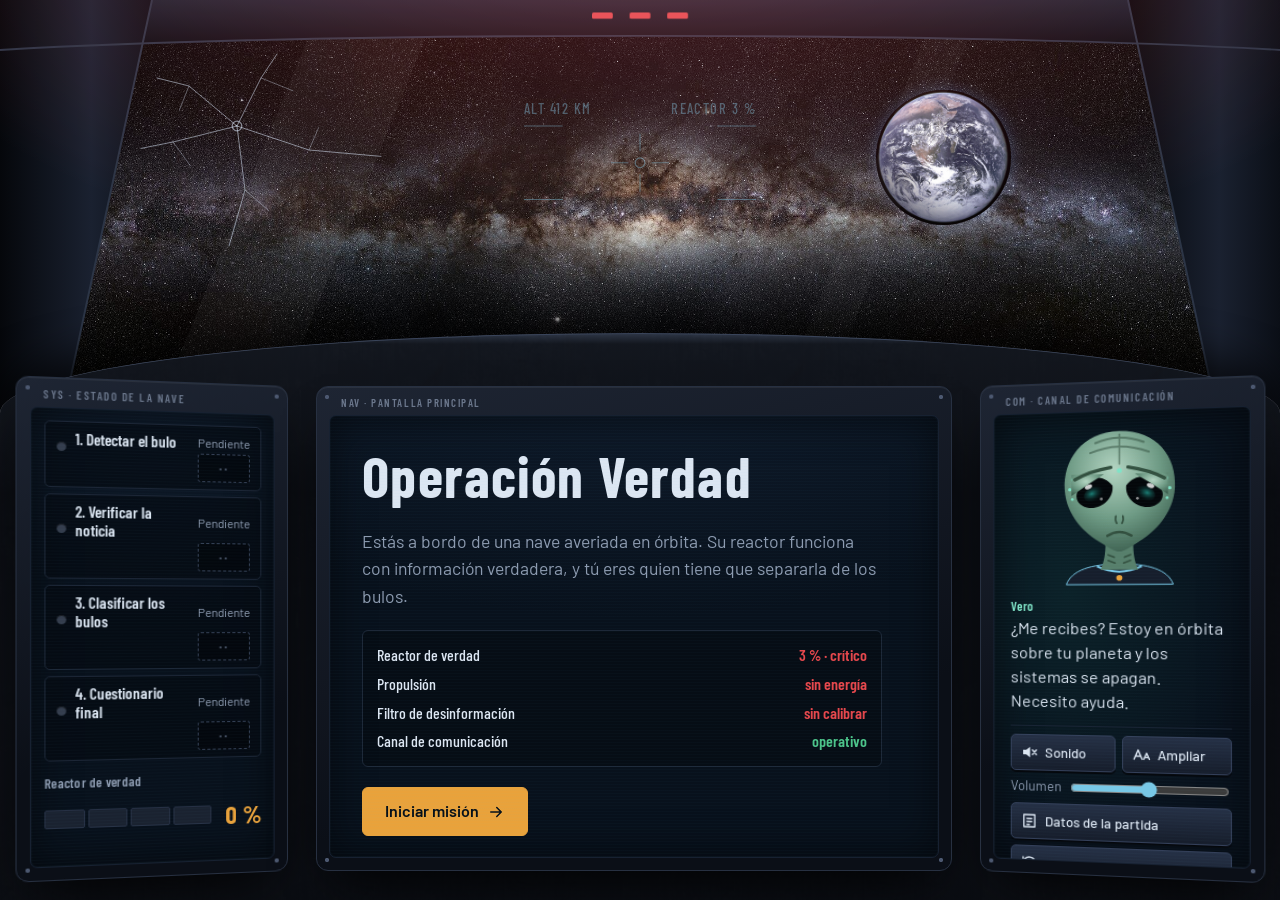
==== commit b3e5013c: "Escape room: datos para la evaluación, cuestionario de opinión y privacidad Cambios derivados de la " ====
--- a/backend/public/juegos/escape-room/index.html
+++ b/backend/public/juegos/escape-room/index.html
@@ -6,10 +6,7 @@
   <title>Operación Verdad · Cátedra Ceuta-IATEB</title>
   <meta name="description" content="Escape room educativo de la Cátedra Ceuta-IATEB para aprender a detectar y verificar la desinformación.">
   <link rel="icon" type="image/svg+xml" href="assets/favicon.svg">
-  <!-- Única dependencia externa: la tipografía (Barlow y Barlow Condensed). Si no carga, se usa la del sistema. -->
-  <link rel="preconnect" href="https://fonts.googleapis.com">
-  <link rel="preconnect" href="https://fonts.gstatic.com" crossorigin>
-  <link rel="stylesheet" href="https://fonts.googleapis.com/css2?family=Barlow:wght@400;500;600&family=Barlow+Condensed:wght@500;600;700&display=swap">
+  <!-- Sin dependencias externas: la tipografía (Barlow, licencia OFL) va incluida en assets/fuentes/ -->
   <link rel="stylesheet" href="styles.css">
 </head>
 <body data-energia="0">
@@ -111,15 +108,19 @@
           <div class="mandos" role="group" aria-label="Ajustes">
             <button type="button" class="mando" id="boton-sonido" aria-pressed="false">
               <svg viewBox="0 0 24 24" aria-hidden="true"><path class="icono-altavoz" d="M4 9h4l5-4v14l-5-4H4z"/><path class="icono-ondas" d="M16 8.5a5 5 0 0 1 0 7M18.5 6a8.5 8.5 0 0 1 0 12"/><path class="icono-silencio" d="M16 9l5 6M21 9l-5 6"/></svg>
-              <span id="boton-sonido-texto">Activar sonido</span>
+              <span id="boton-sonido-texto">Sonido</span>
             </button>
             <label class="volumen" for="volumen">
               <span>Volumen</span>
               <input type="range" id="volumen" min="0" max="100" step="5" value="50">
             </label>
-            <button type="button" class="mando" id="boton-texto" aria-pressed="false">
+            <button type="button" class="mando" id="boton-texto" aria-pressed="false" aria-label="Ampliar el texto" title="Ampliar el texto">
               <svg viewBox="0 0 24 24" aria-hidden="true"><path d="M3 18 8 6l5 12M5 14h6M15 18l3.5-8 3.5 8M16.2 15.5h4.6"/></svg>
-              <span>Ampliar texto</span>
+              <span>Ampliar</span>
+            </button>
+            <button type="button" class="mando" id="boton-datos" aria-haspopup="dialog">
+              <svg viewBox="0 0 24 24" aria-hidden="true"><path d="M5 4h14v16H5zM9 9h6M9 13h6M9 17h3"/></svg>
+              <span>Datos de la partida</span>
             </button>
             <button type="button" class="mando" id="boton-reiniciar">
               <svg viewBox="0 0 24 24" aria-hidden="true"><path d="M4 12a8 8 0 1 0 2.4-5.7M4 4v4.5h4.5"/></svg>
@@ -132,6 +133,22 @@
     </div>
   </div>
 
+  <!-- Datos de la partida: resumen para el registro de la sesión (no se envía a ningún sitio) -->
+  <dialog id="dialogo-datos" class="dialogo" aria-labelledby="dialogo-datos-titulo">
+    <div class="dialogo-cuerpo">
+      <h2 id="dialogo-datos-titulo" tabindex="-1" autofocus>Datos de la partida</h2>
+      <p class="dialogo-nota">Resumen de esta partida en este dispositivo. No es una calificación y no se envía a ningún sitio: cópialo o descárgalo solo si se ha acordado recogerlo.</p>
+      <dl class="datos-lista" id="datos-lista"></dl>
+      <p class="dialogo-aviso" id="datos-aviso" role="status"></p>
+      <div class="acciones">
+        <button type="button" class="boton" id="datos-copiar">Copiar resumen</button>
+        <button type="button" class="boton boton-secundario" id="datos-descargar">Descargar datos (CSV)</button>
+        <button type="button" class="boton boton-secundario" id="datos-opinion">Cuestionario de opinión</button>
+        <button type="button" class="boton boton-secundario" id="datos-cerrar">Cerrar</button>
+      </div>
+    </div>
+  </dialog>
+
   <!-- Avisos para lectores de pantalla -->
   <div id="anuncio" class="solo-lector" aria-live="polite"></div>
 
--- a/backend/public/juegos/escape-room/styles.css
+++ b/backend/public/juegos/escape-room/styles.css
@@ -12,6 +12,15 @@
    propio scroll; en móvil la escena se apila y se desplaza la página.
    Los colores están en :root para adaptarlos a la identidad de la Cátedra.
    ========================================================================== */
+
+/* Tipografía incluida en la web (Barlow y Barlow Condensed, licencia SIL OFL 1.1,
+   ver assets/fuentes/OFL.txt): así la página no hace ninguna petición externa. */
+@font-face { font-family: "Barlow"; font-weight: 400; font-style: normal; font-display: swap; src: url("assets/fuentes/barlow-400.woff2") format("woff2"); }
+@font-face { font-family: "Barlow"; font-weight: 500; font-style: normal; font-display: swap; src: url("assets/fuentes/barlow-500.woff2") format("woff2"); }
+@font-face { font-family: "Barlow"; font-weight: 600; font-style: normal; font-display: swap; src: url("assets/fuentes/barlow-600.woff2") format("woff2"); }
+@font-face { font-family: "Barlow Condensed"; font-weight: 500; font-style: normal; font-display: swap; src: url("assets/fuentes/barlow-condensed-500.woff2") format("woff2"); }
+@font-face { font-family: "Barlow Condensed"; font-weight: 600; font-style: normal; font-display: swap; src: url("assets/fuentes/barlow-condensed-600.woff2") format("woff2"); }
+@font-face { font-family: "Barlow Condensed"; font-weight: 700; font-style: normal; font-display: swap; src: url("assets/fuentes/barlow-condensed-700.woff2") format("woff2"); }
 
 :root {
   /* Casco y monitores */
@@ -316,7 +325,7 @@
   .mando span { overflow: hidden; text-overflow: ellipsis; }
   .volumen { grid-column: 1 / -1; }
   .volumen input { flex: 1; width: auto; }
-  #boton-reiniciar { grid-column: 1 / -1; }
+  #boton-datos, #boton-reiniciar { grid-column: 1 / -1; }
 
   .vidrio-com { flex-direction: column; flex-wrap: nowrap; align-items: stretch; padding: 16px; gap: 12px; overflow-y: auto; }
   .vidrio-com .mensaje { flex: 0 0 auto; }
@@ -621,6 +630,51 @@
 body.despegando .final-contenido { animation: encender 600ms var(--curva) 3s both; }
 .cuenta-atras { font-family: var(--fuente-rotulo); font-size: 1.4rem; font-weight: 600; color: var(--ambar); }
 
+/* ---------- Datos de la partida (ventana) ---------- */
+.dialogo {
+  width: min(680px, calc(100vw - 24px)); max-height: calc(100vh - 32px); padding: 0; overflow: auto;
+  color: var(--texto); background: var(--cristal); border: 1px solid #2d384c; border-radius: 10px;
+  box-shadow: 0 30px 80px -20px #000;
+}
+.dialogo::backdrop { background: rgba(2, 4, 8, .72); }
+.dialogo-cuerpo { display: grid; gap: 14px; padding: 22px 22px 20px; }
+.dialogo h2 { font-size: 1.5rem; outline: none; }
+.dialogo-nota { color: var(--texto-suave); font-size: .95rem; }
+.dialogo-aviso { min-height: 1.4em; color: var(--verificado); font-weight: 600; }
+.datos-lista { margin: 0; display: grid; gap: 0; border: 1px solid #1d2838; border-radius: 6px; }
+.datos-lista div { display: grid; grid-template-columns: minmax(0, 1fr) minmax(0, 1fr); gap: 4px 14px; padding: 8px 12px; border-top: 1px solid #1d2838; }
+.datos-lista div:first-child { border-top: 0; }
+.datos-lista dt { color: var(--texto-suave); font-size: .92rem; }
+.datos-lista dd { margin: 0; font-weight: 600; font-variant-numeric: tabular-nums; }
+.no-disponible { color: #6c788d; font-weight: 500; font-style: italic; }
+.dato-nota { display: block; font-size: .8rem; font-weight: 400; color: var(--texto-suave); margin-top: 2px; }
+@media (max-width: 520px) { .datos-lista div { grid-template-columns: 1fr; } }
+
+/* ---------- Cuestionario de opinión ---------- */
+.campo-codigo-participante { display: grid; gap: 6px; max-width: 420px; }
+.campo-codigo-participante label, .campo-abierto label { font-weight: 600; }
+.campo-codigo-participante input, .campo-abierto textarea {
+  min-height: 44px; padding: 10px 12px; border-radius: 6px; font: inherit;
+  color: var(--texto); background: #050a11; border: 1px solid #2d384c;
+}
+.campo-abierto { display: grid; gap: 6px; }
+.campo-abierto textarea { resize: vertical; min-height: 84px; }
+.campo-codigo-participante input:focus-visible, .campo-abierto textarea:focus-visible { border-color: var(--ion); }
+.leyenda-escala { display: flex; flex-wrap: wrap; gap: 4px 14px; font-size: .85rem; color: var(--texto-suave); padding: 10px 12px; border: 1px dashed #2a3548; border-radius: 6px; }
+.leyenda-escala strong { color: var(--ion); }
+.escala { clear: both; display: grid; grid-template-columns: repeat(6, minmax(0, 1fr)); gap: 6px; max-width: 420px; }
+.escala-opcion { position: relative; cursor: pointer; }
+.escala-opcion input { position: absolute; inset: 0; opacity: 0; margin: 0; cursor: pointer; }
+.escala-opcion > span[aria-hidden] {
+  display: grid; place-items: center; min-height: 44px; border-radius: 5px;
+  font-family: var(--fuente-rotulo); font-weight: 700; font-size: 1.05rem;
+  background: rgba(10, 18, 28, .85); border: 1px solid #2a3548;
+}
+.escala-opcion.nv > span[aria-hidden] { font-size: .9rem; color: var(--texto-suave); }
+.escala-opcion:hover > span[aria-hidden] { border-color: rgba(120, 200, 230, .6); }
+.escala-opcion input:checked + span { background: var(--ion); border-color: var(--ion); color: var(--texto-oscuro); }
+.escala-opcion input:focus-visible + span { outline: 2px solid var(--foco); outline-offset: 2px; }
+
 .aviso-carga { padding: 18px; border-radius: 6px; border: 1px solid var(--alerta); background: rgba(229, 72, 77, .08); }
 
 /* ---------- Móvil ---------- */
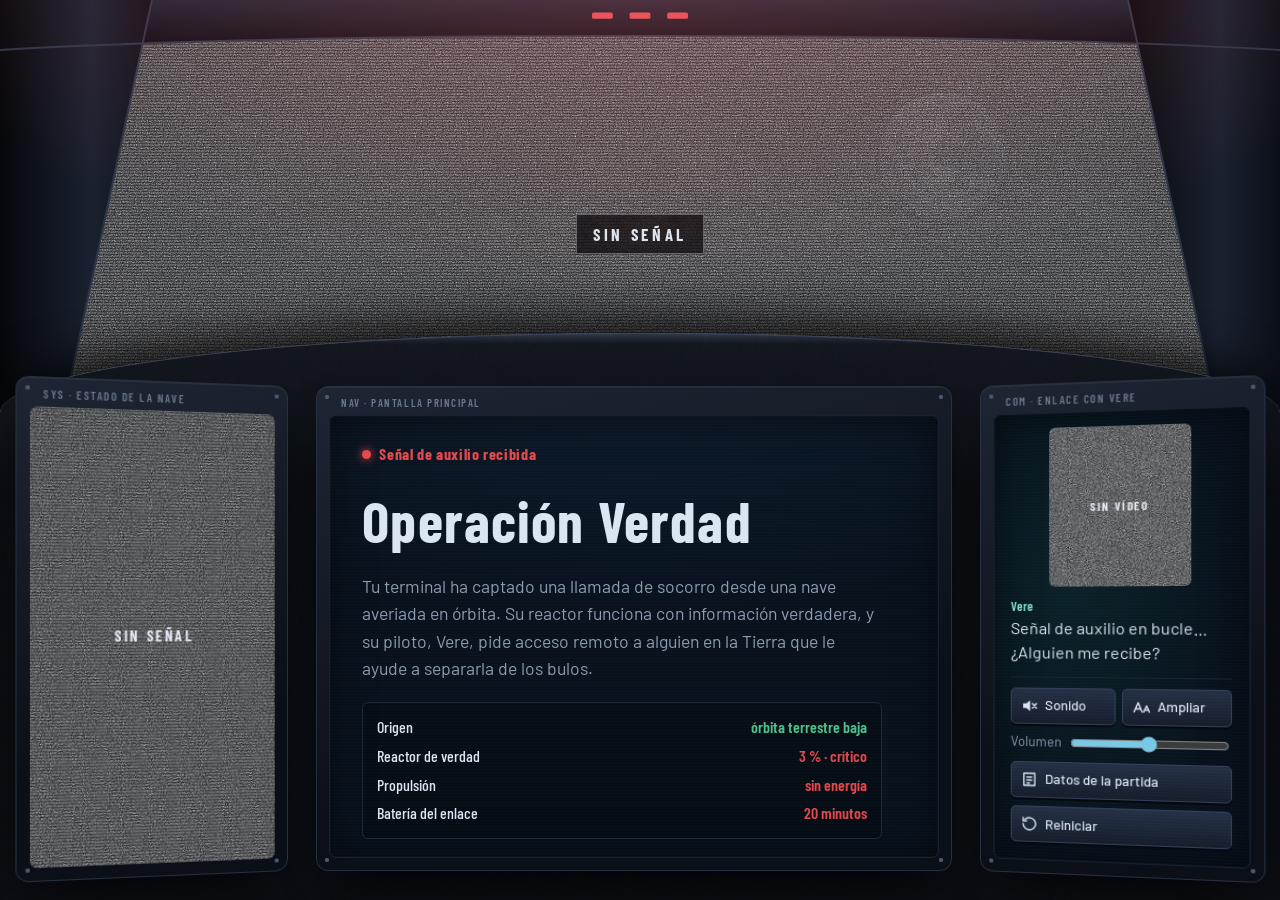
==== commit a12fc2c8: "Escape room: enlace remoto con la nave de Vere y cronómetro de 20 minutos - Quien juega está en la T" ====
--- a/backend/public/juegos/escape-room/index.html
+++ b/backend/public/juegos/escape-room/index.html
@@ -28,18 +28,25 @@
           <circle cx="120" cy="90" r="6" stroke-width="1.6"/>
         </g>
       </svg>
-      <!-- HUD proyectado en el cristal -->
+      <!-- HUD del enlace remoto, superpuesto a la imagen de la cabina -->
       <svg class="hud" viewBox="0 0 1000 300" preserveAspectRatio="xMidYMid meet">
         <g fill="none" stroke="currentColor" stroke-width="1.2">
-          <path d="M470 130 H488 M512 130 H530 M500 100 V118 M500 142 V160"/>
-          <circle cx="500" cy="130" r="5"/>
-          <path d="M380 92 H420 M580 92 H620 M380 168 H420 M580 168 H620"/>
+          <path d="M470 150 H488 M512 150 H530 M500 120 V138 M500 162 V180"/>
+          <circle cx="500" cy="150" r="5"/>
+          <path d="M380 112 H420 M580 112 H620 M380 188 H420 M580 188 H620"/>
         </g>
         <g fill="currentColor" font-family="Barlow Condensed, sans-serif" font-size="15" letter-spacing="1.5">
-          <text x="380" y="80">ALT 412 KM</text>
-          <text x="620" y="80" text-anchor="end" id="hud-estado">REACTOR · 3 %</text>
+          <text x="380" y="72">ENLACE REMOTO</text>
+          <g class="barras-senal"><rect x="478" y="62" width="4" height="10"/><rect x="485" y="58" width="4" height="14"/><rect x="492" y="54" width="4" height="18"/><rect x="499" y="50" width="4" height="22"/></g>
+          <text x="620" y="72" text-anchor="end" id="hud-tiempo">BATERÍA 20:00</text>
+          <text x="380" y="96" font-size="13" opacity=".8">ALT 412 KM</text>
+          <text x="620" y="96" text-anchor="end" font-size="13" opacity=".8" id="hud-estado">REACTOR 3 %</text>
         </g>
       </svg>
+      <!-- Rótulo de la cámara de cabina: lo que se ve es la imagen del enlace -->
+      <p class="camara"><span class="camara-punto"></span>Cámara de cabina · <span id="camara-nombre">Vere</span></p>
+      <!-- Estática: sin señal antes de conectar, y al perder el enlace en el despegue -->
+      <div class="estatica"><span class="estatica-texto" id="estatica-texto">Sin señal</span></div>
     </div>
 
     <!-- Estructura de la cúpula: travesaño superior, montantes y marco -->
@@ -88,7 +95,10 @@
             <p class="codigo" id="codigo"></p>
           </div>
 
-          <p class="temporizador" id="temporizador" hidden></p>
+          <div class="bateria" id="bateria" hidden>
+            <p class="sistemas-etiqueta" id="bateria-etiqueta">Batería del enlace</p>
+            <p class="bateria-tiempo" id="temporizador" role="timer" aria-labelledby="bateria-etiqueta">20:00</p>
+          </div>
         </div>
       </aside>
 
@@ -100,7 +110,7 @@
       </section>
 
       <section class="monitor monitor-com" aria-label="Canal de comunicación">
-        <p class="placa" aria-hidden="true">COM · Canal de comunicación</p>
+        <p class="placa" aria-hidden="true" id="placa-com">COM · Enlace con Vere</p>
         <div class="vidrio vidrio-com">
           <div id="holograma" class="holograma"></div>
           <p id="mensaje" class="mensaje" aria-live="polite"></p>
--- a/backend/public/juegos/escape-room/styles.css
+++ b/backend/public/juegos/escape-room/styles.css
@@ -130,7 +130,7 @@
   mask: radial-gradient(circle, transparent 0 8%, #000 36%);
 }
 
-.cupula { position: absolute; left: 0; top: 0; width: 100%; height: 180px; pointer-events: none; z-index: 1; }
+.cupula { position: absolute; left: 0; top: 0; width: 100%; height: 180px; pointer-events: none; z-index: 3; }
 .pilotos-techo rect { fill: var(--alerta); }
 body[data-energia="0"] .pilotos-techo rect { animation: alarma 1.6s steps(2, start) infinite; }
 body[data-energia="1"] .pilotos-techo rect, body[data-energia="2"] .pilotos-techo rect { fill: var(--ambar); }
@@ -211,7 +211,7 @@
 .vidrio-sistemas {
   display: grid; gap: 10px 12px; padding: 10px 12px;
   grid-template-columns: minmax(0, 1fr) auto;
-  grid-template-areas: "modulos modulos" "reactor codigo";
+  grid-template-areas: "modulos modulos" "reactor bateria";
 }
 .sistemas-titulo { display: none; }
 .sistemas-etiqueta { font-family: var(--fuente-rotulo); font-size: .8rem; font-weight: 600; color: var(--texto-suave); letter-spacing: .02em; }
@@ -249,7 +249,65 @@
 }
 .fragmento.conseguido { border-style: solid; border-color: rgba(233, 162, 59, .7); color: var(--ambar); text-shadow: 0 0 10px rgba(233, 162, 59, .6); }
 
-.temporizador { grid-area: codigo; font-family: var(--fuente-rotulo); font-weight: 600; color: var(--ion); }
+/* Batería del enlace: la cuenta atrás de 20 minutos */
+.bateria { grid-area: bateria; display: flex; align-items: baseline; gap: 6px; }
+.bateria[hidden] { display: none; }
+.bateria .sistemas-etiqueta { white-space: nowrap; }
+.bateria-tiempo { font-family: var(--fuente-rotulo); font-weight: 700; font-size: 1.15rem; color: var(--ion); font-variant-numeric: tabular-nums; }
+body[data-tiempo="aviso"] .bateria-tiempo { color: var(--ambar); }
+body[data-tiempo="critico"] .bateria-tiempo, body[data-tiempo="agotado"] .bateria-tiempo { color: var(--alerta); }
+body[data-tiempo="critico"] .bateria-tiempo { animation: alarma .8s steps(2, start) infinite; }
+body[data-tiempo="agotado"] .bateria-tiempo { font-size: 1rem; }
+body[data-tiempo="aviso"] #hud-tiempo { fill: var(--ambar); }
+body[data-tiempo="critico"] #hud-tiempo, body[data-tiempo="agotado"] #hud-tiempo { fill: var(--alerta); }
+.barras-senal rect { opacity: .22; transition: opacity var(--t-media) ease; }
+.barras-senal rect.activa { opacity: 1; }
+
+/* ---------- Enlace remoto: rótulo de cámara y estática ---------- */
+.camara {
+  position: absolute; right: 14%; top: 16%; z-index: 1; display: none; align-items: center; gap: 6px;
+  font-family: var(--fuente-rotulo); font-size: .78rem; font-weight: 600; letter-spacing: .08em; text-transform: uppercase;
+  color: rgba(220, 235, 255, .7);
+}
+.camara-punto { width: 7px; height: 7px; border-radius: 50%; background: var(--alerta); animation: alarma 1.2s steps(2, start) infinite; }
+
+/* Ruido de televisión hecho con un filtro SVG (sin imágenes externas) */
+:root { --ruido: url("data:image/svg+xml;utf8,<svg xmlns='http://www.w3.org/2000/svg' width='160' height='160'><filter id='r'><feTurbulence type='fractalNoise' baseFrequency='.85' numOctaves='2' stitchTiles='stitch'/><feColorMatrix type='saturate' values='0'/></filter><rect width='100%' height='100%' filter='url(%23r)'/></svg>"); }
+@keyframes ruido { 25% { background-position: 40px 70px; } 50% { background-position: -60px 20px; } 75% { background-position: 80px -40px; } 100% { background-position: -20px -90px; } }
+.estatica {
+  position: absolute; inset: 0; z-index: 2; display: grid; place-items: center; pointer-events: none; opacity: 0;
+  background: repeating-linear-gradient(0deg, rgba(0, 0, 0, .35) 0 1px, transparent 1px 3px), var(--ruido) 0 0 / 160px, #0b0d12;
+  animation: ruido .32s steps(1) infinite;
+}
+.estatica-texto {
+  font-family: var(--fuente-rotulo); font-size: 1.05rem; font-weight: 700; letter-spacing: .22em; text-transform: uppercase;
+  padding: 6px 16px; color: #e3e9f2; background: rgba(4, 6, 10, .78); border: 1px solid rgba(227, 233, 242, .35);
+}
+/* Sin conectar: todo el parabrisas es estática y el vídeo de Vere no llega */
+body[data-enlace="off"] .estatica { opacity: .94; }
+/* Al aceptar la conexión, la imagen entra entre interferencias */
+body.conectando .estatica { animation: ruido .2s steps(1) infinite, conectar 1.1s ease-out forwards; }
+@keyframes conectar { 0% { opacity: .95; } 40% { opacity: 1; } 55% { opacity: .25; } 68% { opacity: .8; } 100% { opacity: 0; } }
+/* Despegue: la nave se va y el enlace se pierde */
+body[data-enlace="perdido"] .estatica { animation: ruido .3s steps(1) infinite, perder-senal 1.2s ease-in 3.4s both; }
+@keyframes perder-senal { 0% { opacity: 0; } 30% { opacity: .6; } 45% { opacity: .15; } 100% { opacity: .92; } }
+
+.holograma { position: relative; }
+body[data-enlace="off"] .holograma::after, body.conectando .holograma::after, body[data-enlace="perdido"] .holograma::after {
+  content: "Sin vídeo"; position: absolute; inset: -2px; display: grid; place-items: center; border-radius: 6px;
+  font-family: var(--fuente-rotulo); font-size: .72rem; font-weight: 700; letter-spacing: .14em; text-transform: uppercase; color: #e3e9f2;
+  background: var(--ruido) 0 0 / 120px, #0b0d12; animation: ruido .32s steps(1) infinite;
+}
+body.conectando .holograma::after { animation: ruido .2s steps(1) infinite, conectar 1.1s ease-out forwards; }
+body[data-enlace="perdido"] .holograma::after { content: "Señal perdida"; animation: ruido .3s steps(1) infinite, perder-senal 1.2s ease-in 3.4s both; }
+/* Antes de conectar, el panel de sistemas de la nave tampoco tiene señal */
+body[data-enlace="off"] .monitor-sistemas::after, body.conectando .monitor-sistemas::after {
+  content: "Sin señal"; position: absolute; inset: 24px 9px 9px; z-index: 2; display: grid; place-items: center; border-radius: 7px;
+  font-family: var(--fuente-rotulo); font-size: .9rem; font-weight: 700; letter-spacing: .18em; text-transform: uppercase; color: #e3e9f2;
+  background: repeating-linear-gradient(0deg, rgba(0, 0, 0, .3) 0 1px, transparent 1px 3px), var(--ruido) 0 0 / 140px, #0b0d12;
+  animation: ruido .32s steps(1) infinite;
+}
+body.conectando .monitor-sistemas::after { animation: ruido .2s steps(1) infinite, conectar 1.1s ease-out forwards; }
 
 .mandos { flex-basis: 100%; display: flex; flex-wrap: wrap; gap: 6px; align-items: center; padding-top: 8px; border-top: 1px solid #172131; }
 .mando {
@@ -294,6 +352,7 @@
   .tierra { width: min(15vh, 12vw); right: 21%; top: 10vh; }
   .grieta { width: 320px; top: 6vh; left: 11%; }
   .hud { display: block; }
+  .camara { display: flex; }
 
   .consola {
     position: absolute; left: 0; right: 0; bottom: 0; top: 37vh; margin: 0;
@@ -305,6 +364,7 @@
     perspective: 1600px;
   }
   .monitor { padding: 28px 12px 12px; }
+  body[data-enlace="off"] .monitor-sistemas::after, body.conectando .monitor-sistemas::after { inset: 28px 12px 12px; }
   .placa { top: 8px; }
   .vidrio { flex: 1; overflow-y: auto; scrollbar-width: thin; scrollbar-color: #2b3648 transparent; }
   .monitor-sistemas { transform: rotateY(16deg); transform-origin: 100% 50%; }
@@ -312,6 +372,9 @@
 
   .vidrio-sistemas { display: flex; flex-direction: column; gap: 12px; padding: 12px; }
   .modulos { grid-template-columns: 1fr; gap: 6px; }
+  .bateria { order: -1; flex-direction: column; gap: 2px; padding: 8px 10px; border-radius: 5px; border: 1px solid #1c2636; background: rgba(4, 9, 15, .6); }
+  .bateria-tiempo { font-size: 1.9rem; line-height: 1.05; }
+  body[data-tiempo="agotado"] .bateria-tiempo { font-size: 1.15rem; }
   .modulo { grid-template-columns: auto minmax(0, 1fr) auto; padding: 7px 10px; }
   .modulo-nombre { font-size: .95rem; white-space: normal; }
   .modulo .fragmento { grid-row: span 2; grid-column: 3; }
@@ -390,6 +453,10 @@
 .diagnostico .mal { color: var(--alerta); font-weight: 600; }
 .diagnostico .bien { color: var(--verificado); font-weight: 600; }
 .nota { font-size: .92rem; color: var(--texto-suave); }
+.aviso-senal { display: inline-flex; align-items: center; gap: 8px; align-self: flex-start; font-family: var(--fuente-rotulo); font-weight: 700; font-size: 1rem; letter-spacing: .04em; color: var(--alerta); }
+.aviso-senal-luz { width: 9px; height: 9px; border-radius: 50%; background: var(--alerta); box-shadow: 0 0 10px var(--alerta); animation: alarma 1s steps(2, start) infinite; }
+.plazo { font-family: var(--fuente-rotulo); font-weight: 600; font-size: 1.1rem; color: var(--verificado); }
+.plazo.fuera { color: var(--ambar); }
 
 /* ---------- Transmisión ---------- */
 .registro { list-style: none; margin: 0; padding: 0; display: grid; gap: 14px; max-width: 64ch; }
@@ -681,7 +748,8 @@
 @media (max-width: 999px), (max-height: 619px) {
   /* El panel de sistemas queda fijo arriba y compacto: módulos y reactor */
   .monitor-sistemas { position: sticky; top: 0; z-index: 6; }
-  .vidrio-sistemas { grid-template-columns: minmax(0, 1fr); grid-template-areas: "modulos" "reactor"; gap: 8px; }
+  .vidrio-sistemas { grid-template-columns: minmax(0, 1fr) auto; grid-template-areas: "modulos modulos" "reactor bateria"; gap: 8px 12px; }
+  .bateria .sistemas-etiqueta { position: absolute; width: 1px; height: 1px; overflow: hidden; clip: rect(0 0 0 0); white-space: nowrap; }
   .codigo-bloque { display: none; } /* los fragmentos aparecen en cada módulo */
   .reactor-bloque .sistemas-etiqueta { position: absolute; width: 1px; height: 1px; overflow: hidden; clip: rect(0 0 0 0); white-space: nowrap; }
   .reactor-bloque { grid-template-columns: minmax(0, 1fr) auto; }
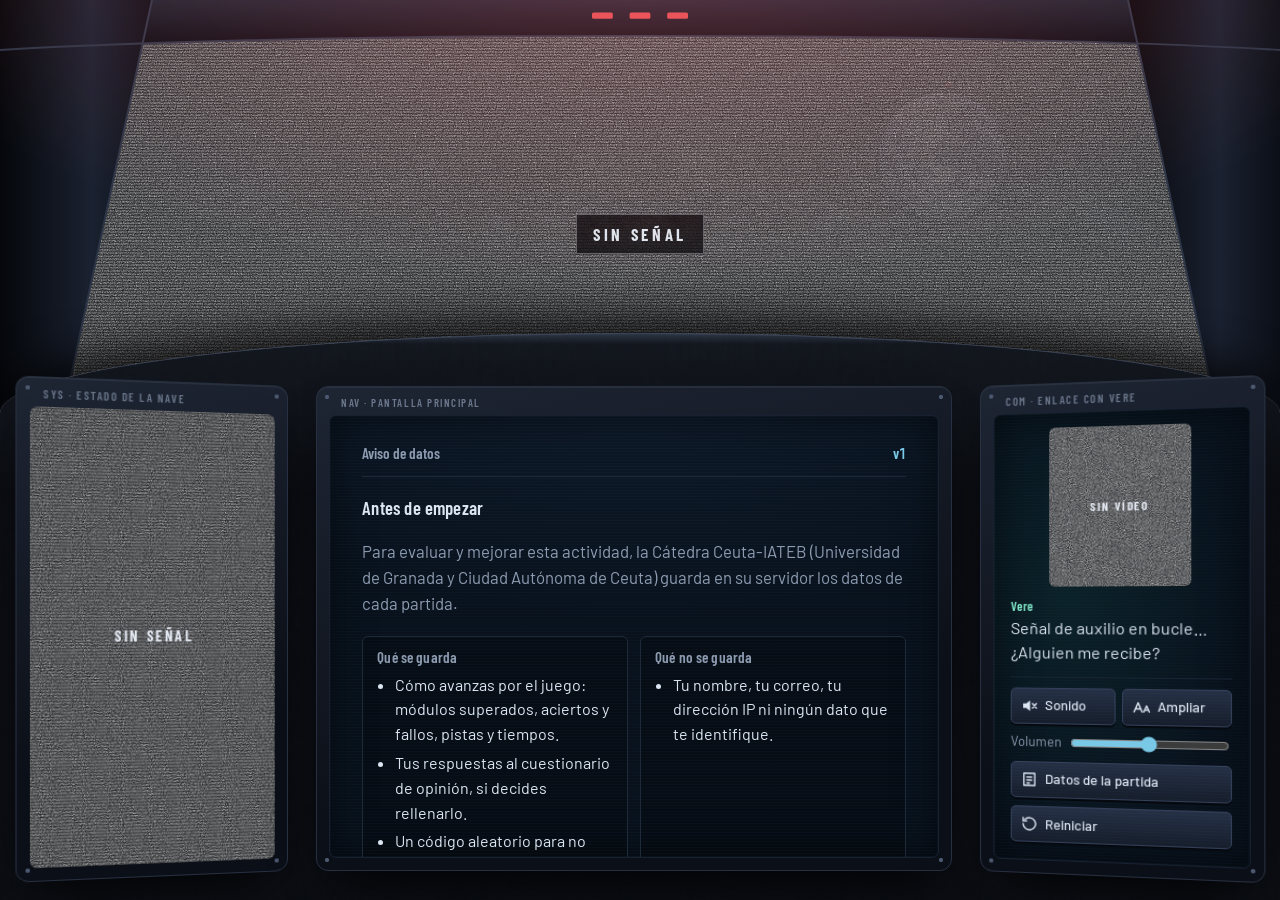
==== commit a361bfe4: "Escape room: aviso de datos y métricas de las partidas en base de datos - Aviso de datos al cargar e" ====
--- a/backend/public/juegos/escape-room/index.html
+++ b/backend/public/juegos/escape-room/index.html
@@ -143,11 +143,11 @@
     </div>
   </div>
 
-  <!-- Datos de la partida: resumen para el registro de la sesión (no se envía a ningún sitio) -->
+  <!-- Datos de la partida: resumen de la partida (lo mismo que se guarda en el servidor) -->
   <dialog id="dialogo-datos" class="dialogo" aria-labelledby="dialogo-datos-titulo">
     <div class="dialogo-cuerpo">
       <h2 id="dialogo-datos-titulo" tabindex="-1" autofocus>Datos de la partida</h2>
-      <p class="dialogo-nota">Resumen de esta partida en este dispositivo. No es una calificación y no se envía a ningún sitio: cópialo o descárgalo solo si se ha acordado recogerlo.</p>
+      <p class="dialogo-nota">Resumen de esta partida. No es una calificación. Estos mismos datos se guardan en el servidor de la Cátedra, sin nada que te identifique.</p>
       <dl class="datos-lista" id="datos-lista"></dl>
       <p class="dialogo-aviso" id="datos-aviso" role="status"></p>
       <div class="acciones">
--- a/backend/public/juegos/escape-room/styles.css
+++ b/backend/public/juegos/escape-room/styles.css
@@ -453,6 +453,12 @@
 .diagnostico .mal { color: var(--alerta); font-weight: 600; }
 .diagnostico .bien { color: var(--verificado); font-weight: 600; }
 .nota { font-size: .92rem; color: var(--texto-suave); }
+
+/* Aviso de datos (antes de la portada) */
+.aviso-datos-columnas { display: grid; grid-template-columns: repeat(auto-fit, minmax(240px, 1fr)); gap: 12px; max-width: 720px; }
+.aviso-datos-bloque { padding: 12px 14px; border: 1px solid #1d2838; border-radius: 6px; background: rgba(0, 0, 0, .25); }
+.aviso-datos-bloque h2 { margin: 0 0 6px; font-family: var(--fuente-rotulo); font-size: .95rem; font-weight: 600; color: var(--texto-suave); }
+.aviso-datos-bloque ul { margin: 0; padding-left: 1.1em; display: grid; gap: 4px; }
 .aviso-senal { display: inline-flex; align-items: center; gap: 8px; align-self: flex-start; font-family: var(--fuente-rotulo); font-weight: 700; font-size: 1rem; letter-spacing: .04em; color: var(--alerta); }
 .aviso-senal-luz { width: 9px; height: 9px; border-radius: 50%; background: var(--alerta); box-shadow: 0 0 10px var(--alerta); animation: alarma 1s steps(2, start) infinite; }
 .plazo { font-family: var(--fuente-rotulo); font-weight: 600; font-size: 1.1rem; color: var(--verificado); }
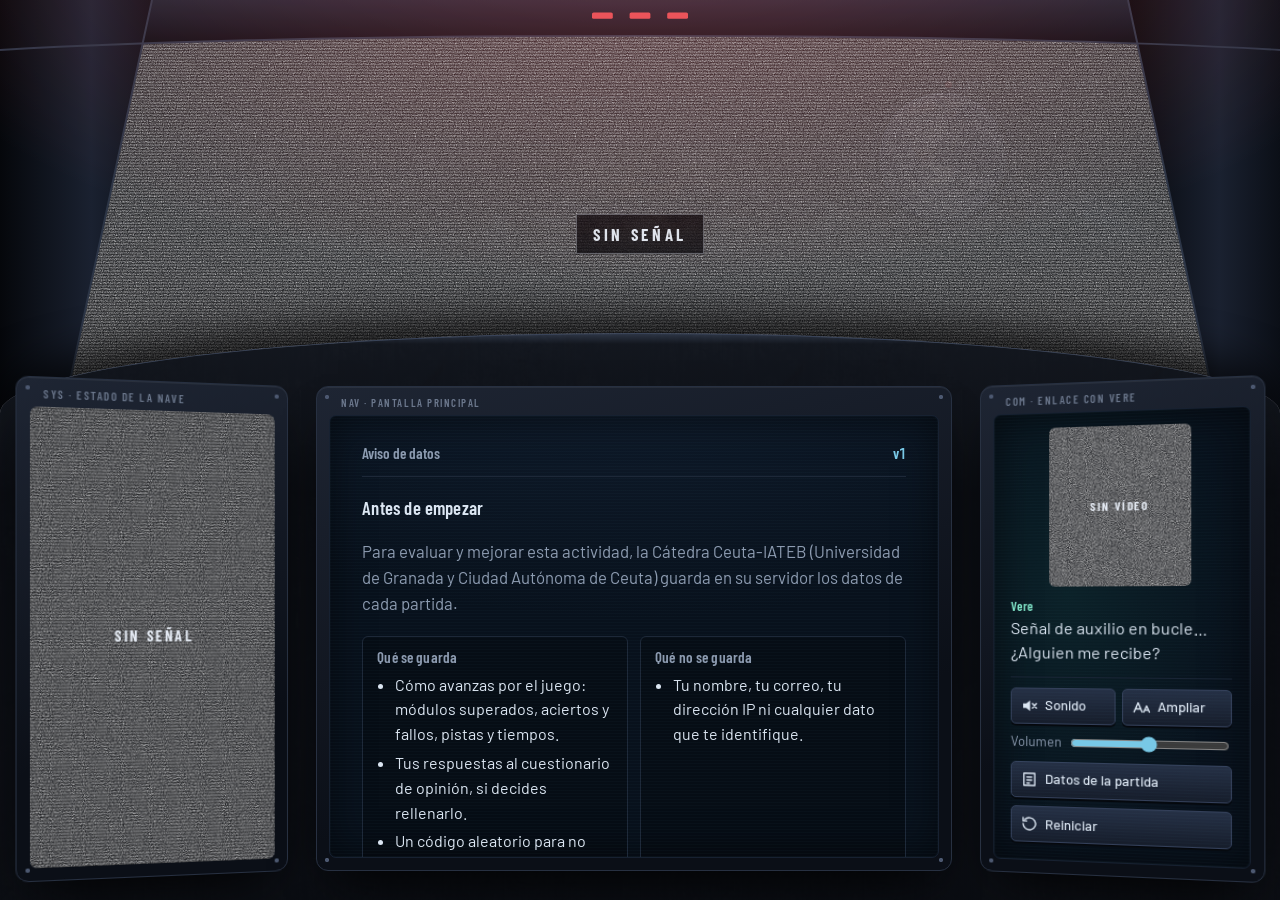
==== commit 40436770: "Escape room: correcciones de textos, cuestionario pregunta a pregunta y código automático en la opin" ====
--- a/backend/public/juegos/escape-room/index.html
+++ b/backend/public/juegos/escape-room/index.html
@@ -91,7 +91,7 @@
           </div>
 
           <div class="codigo-bloque">
-            <p class="sistemas-etiqueta">Código de activación</p>
+            <p class="sistemas-etiqueta">Secuencia de activación</p>
             <p class="codigo" id="codigo"></p>
           </div>
 
--- a/backend/public/juegos/escape-room/styles.css
+++ b/backend/public/juegos/escape-room/styles.css
@@ -495,6 +495,7 @@
   aspect-ratio: 16 / 9; max-height: 170px; border-radius: 8px; display: grid; place-items: center; padding: 14px; text-align: center;
   background: repeating-linear-gradient(135deg, #e6e9ef 0 10px, #dde1e8 10px 11px); color: #5b6476; font-size: .85rem; font-weight: 500;
 }
+.pub-red .foto { display: block; width: 100%; height: auto; max-height: 340px; object-fit: contain; border-radius: 8px; background: #e6e9ef; }
 .pub-red .metricas { display: flex; gap: 18px; font-size: .82rem; color: var(--papel-suave); border-top: 1px solid #e3e6ec; padding-top: 8px; }
 .pub-red .metricas span { display: inline-flex; align-items: center; gap: 5px; }
 .pub-red .metricas svg { width: 15px; height: 15px; fill: none; stroke: currentColor; stroke-width: 1.8; }
@@ -724,15 +725,14 @@
 @media (max-width: 520px) { .datos-lista div { grid-template-columns: 1fr; } }
 
 /* ---------- Cuestionario de opinión ---------- */
-.campo-codigo-participante { display: grid; gap: 6px; max-width: 420px; }
-.campo-codigo-participante label, .campo-abierto label { font-weight: 600; }
-.campo-codigo-participante input, .campo-abierto textarea {
+.campo-abierto label { font-weight: 600; }
+.campo-abierto textarea {
   min-height: 44px; padding: 10px 12px; border-radius: 6px; font: inherit;
   color: var(--texto); background: #050a11; border: 1px solid #2d384c;
 }
 .campo-abierto { display: grid; gap: 6px; }
 .campo-abierto textarea { resize: vertical; min-height: 84px; }
-.campo-codigo-participante input:focus-visible, .campo-abierto textarea:focus-visible { border-color: var(--ion); }
+.campo-abierto textarea:focus-visible { border-color: var(--ion); }
 .leyenda-escala { display: flex; flex-wrap: wrap; gap: 4px 14px; font-size: .85rem; color: var(--texto-suave); padding: 10px 12px; border: 1px dashed #2a3548; border-radius: 6px; }
 .leyenda-escala strong { color: var(--ion); }
 .escala { clear: both; display: grid; grid-template-columns: repeat(6, minmax(0, 1fr)); gap: 6px; max-width: 420px; }
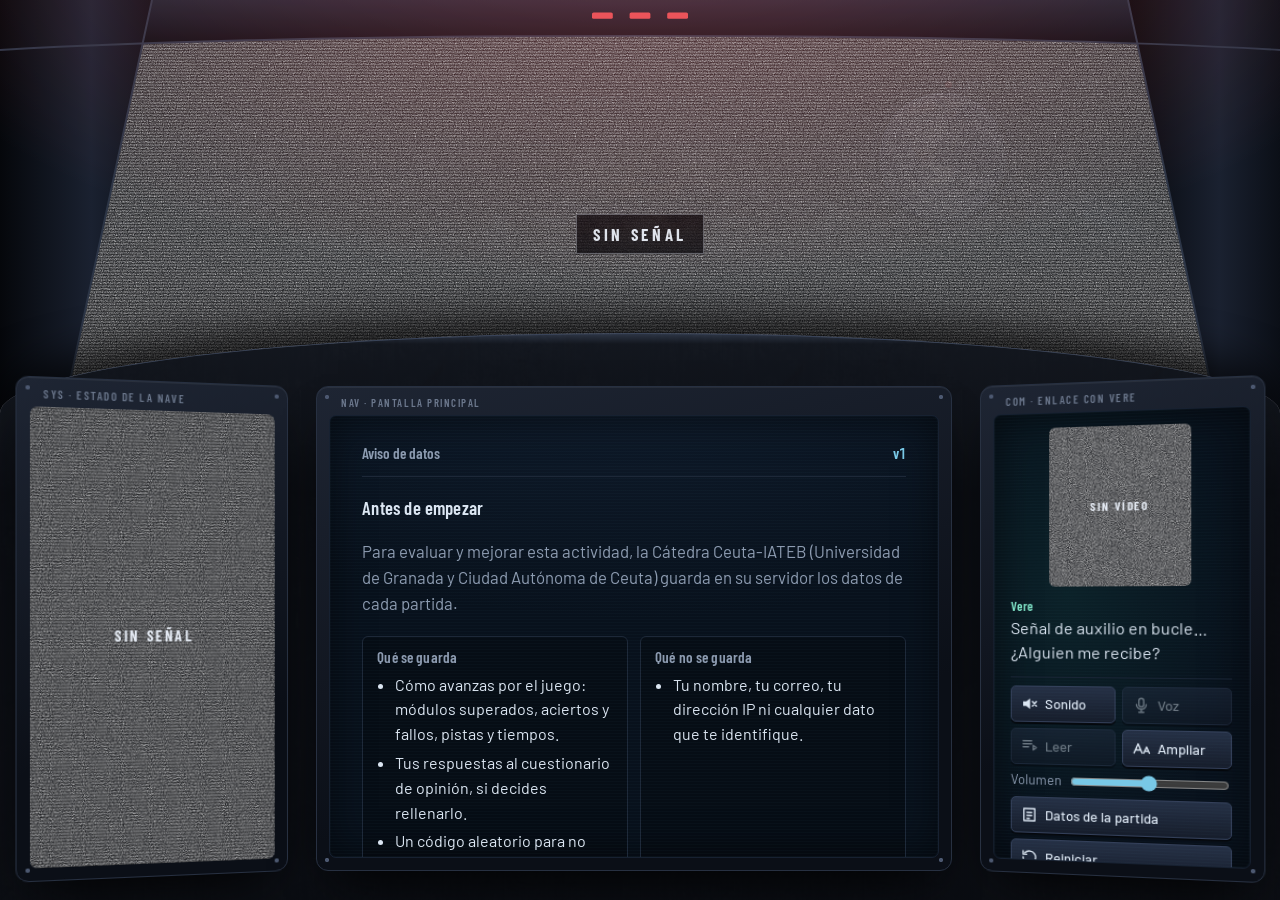
==== commit 754a558f: "Escape room: lectura en voz alta de los mensajes de Vere y de la pantalla Usa la síntesis de voz del" ====
--- a/backend/public/juegos/escape-room/index.html
+++ b/backend/public/juegos/escape-room/index.html
@@ -120,6 +120,15 @@
               <svg viewBox="0 0 24 24" aria-hidden="true"><path class="icono-altavoz" d="M4 9h4l5-4v14l-5-4H4z"/><path class="icono-ondas" d="M16 8.5a5 5 0 0 1 0 7M18.5 6a8.5 8.5 0 0 1 0 12"/><path class="icono-silencio" d="M16 9l5 6M21 9l-5 6"/></svg>
               <span id="boton-sonido-texto">Sonido</span>
             </button>
+            <!-- Lectura en voz alta (síntesis de voz del navegador, solo voces del propio dispositivo) -->
+            <button type="button" class="mando" id="boton-voz" aria-pressed="false" title="Leer en voz alta lo que dice Vere">
+              <svg viewBox="0 0 24 24" aria-hidden="true"><path d="M12 3a3 3 0 0 1 3 3v5a3 3 0 0 1-6 0V6a3 3 0 0 1 3-3zM6 11a6 6 0 0 0 12 0M12 17v4M9 21h6"/></svg>
+              <span>Voz</span>
+            </button>
+            <button type="button" class="mando" id="boton-leer" title="Leer en voz alta la pantalla principal">
+              <svg viewBox="0 0 24 24" aria-hidden="true"><path class="icono-leer" d="M4 5h11M4 9h11M4 13h7M17 11l4 3-4 3z"/><path class="icono-parar" d="M15 10h6v6h-6z"/></svg>
+              <span id="boton-leer-texto">Leer</span>
+            </button>
             <label class="volumen" for="volumen">
               <span>Volumen</span>
               <input type="range" id="volumen" min="0" max="100" step="5" value="50">
--- a/backend/public/juegos/escape-room/styles.css
+++ b/backend/public/juegos/escape-room/styles.css
@@ -324,6 +324,11 @@
 .mando[aria-pressed="true"] .icono-ondas { display: inline; }
 .mando[aria-pressed="true"] .icono-silencio { display: none; }
 .mando span { white-space: nowrap; }
+.mando .icono-parar { display: none; }
+.mando.leyendo { border-color: var(--ion); color: var(--ion); }
+.mando.leyendo .icono-leer { display: none; }
+.mando.leyendo .icono-parar { display: inline; }
+.mando:disabled { opacity: .45; cursor: not-allowed; }
 .volumen { display: inline-flex; align-items: center; gap: 6px; font-size: .8rem; color: var(--texto-suave); }
 .volumen input { width: 90px; accent-color: var(--ion); }
 .volumen[hidden] { display: none; }
